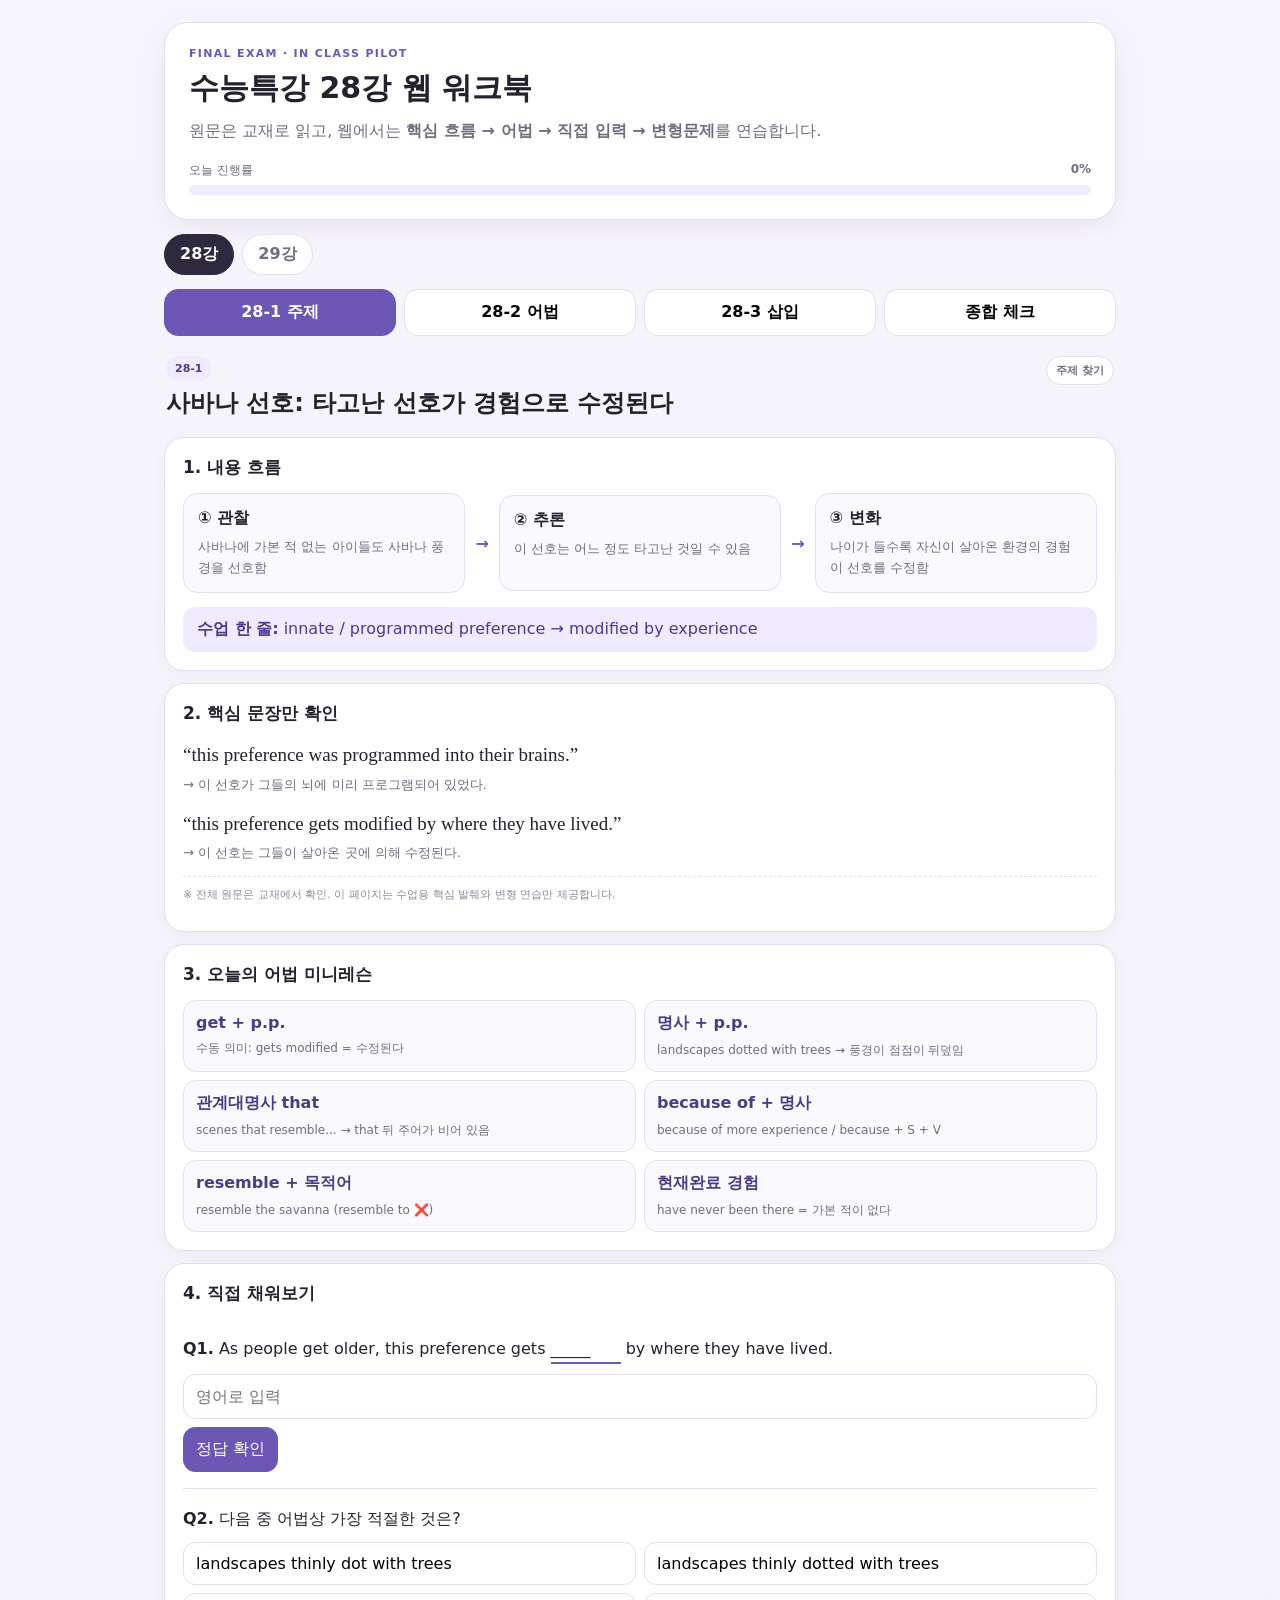
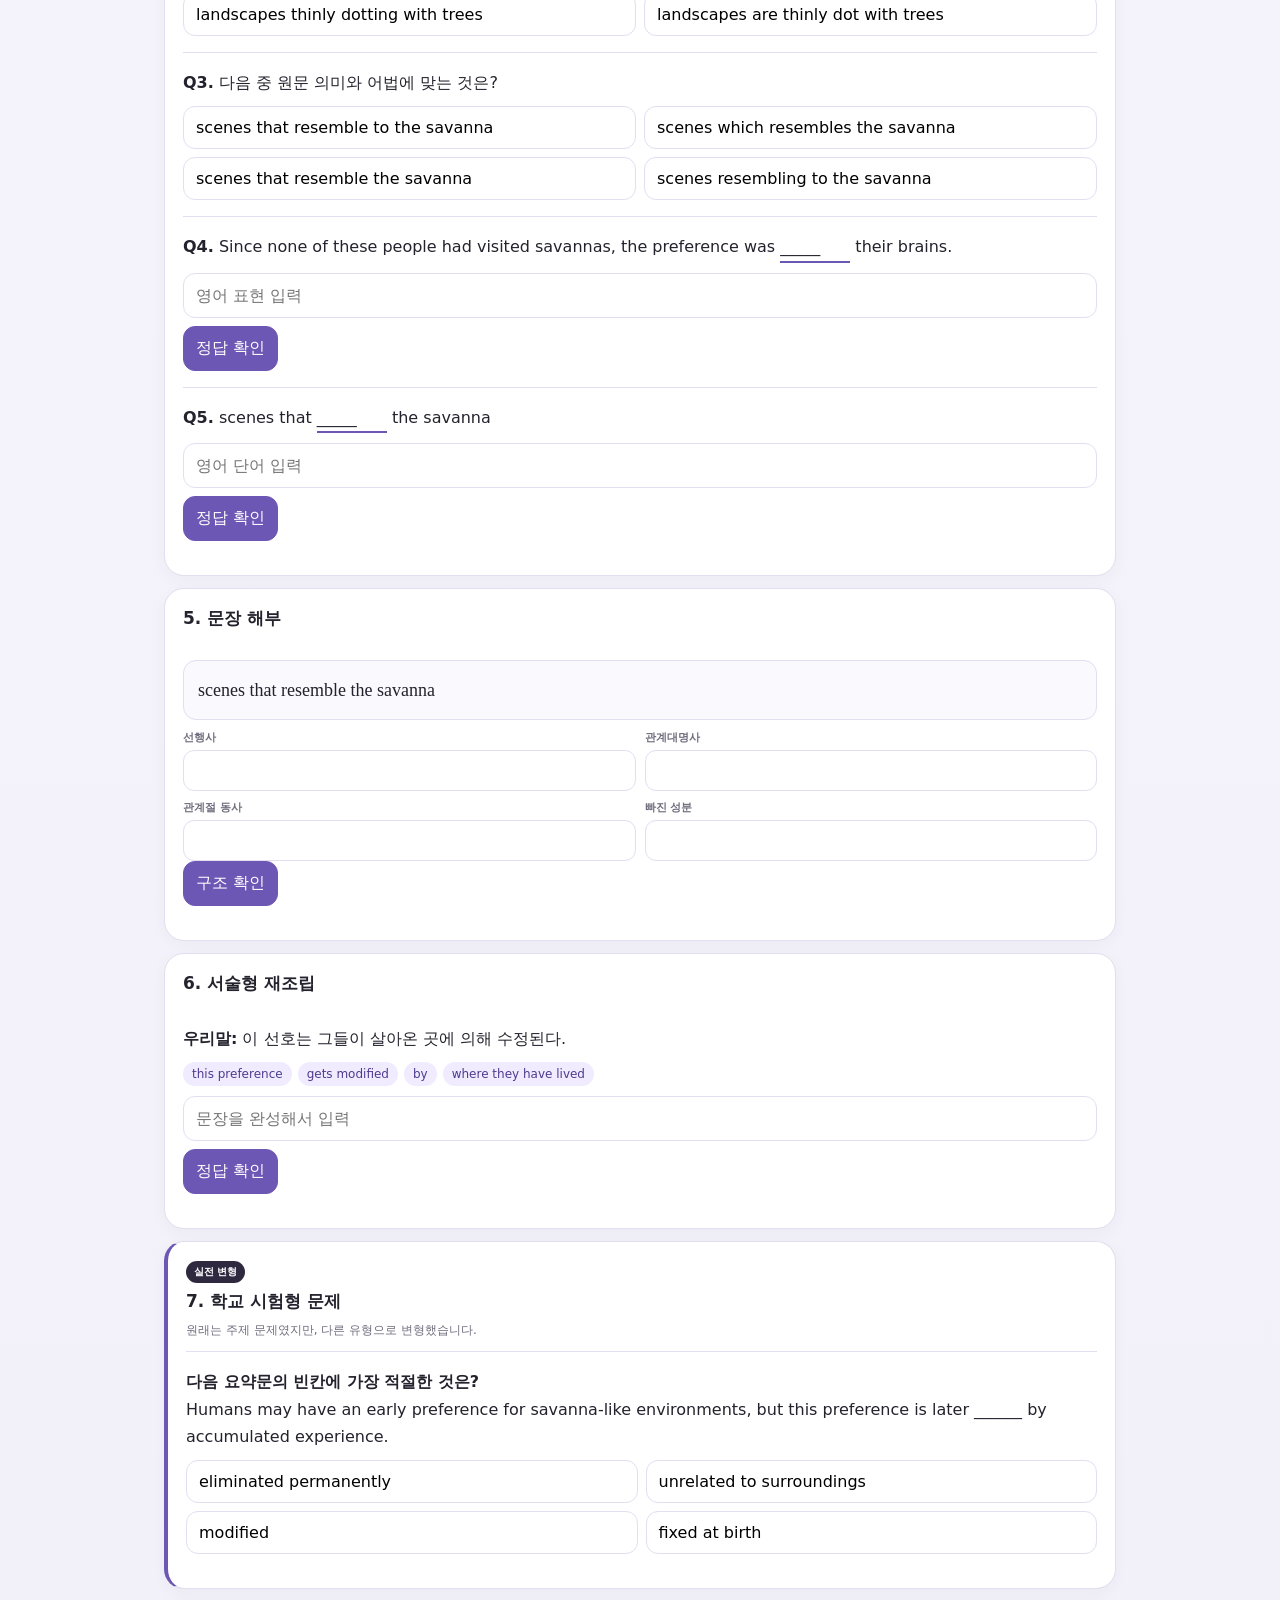
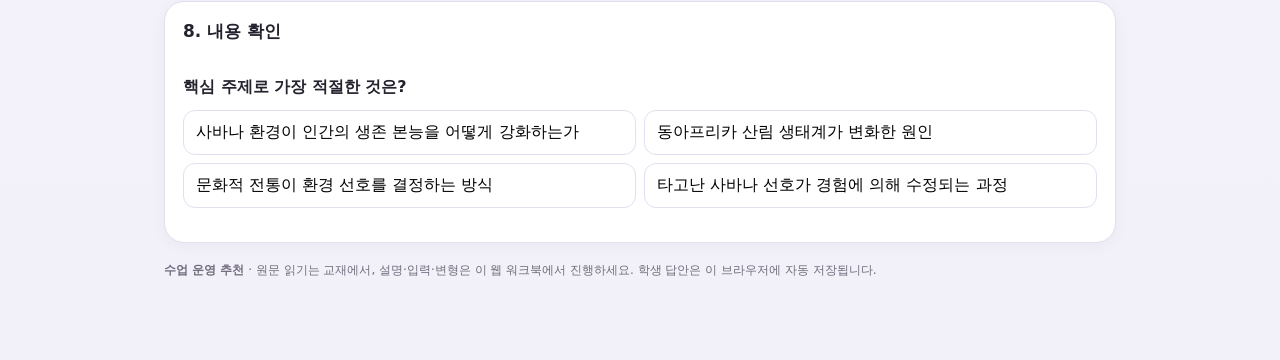
==== index.html @ daccf2be "Complete 28 sentence dissection rebuilding and exam variants" ====
<!doctype html>
<html lang="ko">
<head>
<meta charset="utf-8">
<meta name="viewport" content="width=device-width,initial-scale=1,viewport-fit=cover">
<title>수능특강 28강 수업용 웹 워크북</title>
<link rel="stylesheet" href="styles.css?v=4">
</head>
<body data-chapter="28" data-storage-key="28v3">
<div class="shell">
  <header class="hero">
    <div class="eyebrow">FINAL EXAM · IN CLASS PILOT</div>
    <h1>수능특강 28강 웹 워크북</h1>
    <p>원문은 교재로 읽고, 웹에서는 <b>핵심 흐름 → 어법 → 직접 입력 → 변형문제</b>를 연습합니다.</p>
    <div class="progress-wrap">
      <div class="progress-label"><span>오늘 진행률</span><b id="progressText">0%</b></div>
      <div class="progress"><div id="progressBar"></div></div>
    </div>
  </header>

  <div class="chapter-switch">
      <a class="chapter-link active" href="./">28강</a>
      <a class="chapter-link" href="29.html">29강</a>
    </div>
    <nav class="topnav" aria-label="수업 단원">
    <button data-target="p1" class="nav-btn active">28-1 주제</button>
    <button data-target="p2" class="nav-btn">28-2 어법</button>
    <button data-target="p3" class="nav-btn">28-3 삽입</button>
    <button data-target="final" class="nav-btn">종합 체크</button>
  </nav>

  <main>
    <section id="p1" class="lesson-section">
      <div class="section-head">
        <div><span class="tag">28-1</span><h2>사바나 선호: 타고난 선호가 경험으로 수정된다</h2></div>
        <span class="type-pill">주제 찾기</span>
      </div>

      <article class="card flow-card">
        <h3>1. 내용 흐름</h3>
        <div class="flow">
          <div><b>① 관찰</b><span>사바나에 가본 적 없는 아이들도 사바나 풍경을 선호함</span></div>
          <i>→</i>
          <div><b>② 추론</b><span>이 선호는 어느 정도 타고난 것일 수 있음</span></div>
          <i>→</i>
          <div><b>③ 변화</b><span>나이가 들수록 자신이 살아온 환경의 경험이 선호를 수정함</span></div>
        </div>
        <div class="teacher-note"><b>수업 한 줄:</b> <span>innate / programmed preference → modified by experience</span></div>
      </article>

      <article class="card excerpt-card">
        <h3>2. 핵심 문장만 확인</h3>
        <p class="excerpt">“this preference was programmed into their brains.”</p>
        <p class="ko">→ 이 선호가 그들의 뇌에 미리 프로그램되어 있었다.</p>
        <p class="excerpt">“this preference gets modified by where they have lived.”</p>
        <p class="ko">→ 이 선호는 그들이 살아온 곳에 의해 수정된다.</p>
        <p class="source-note">※ 전체 원문은 교재에서 확인. 이 페이지는 수업용 핵심 발췌와 변형 연습만 제공합니다.</p>
      </article>

      <article class="card">
        <h3>3. 오늘의 어법 미니레슨</h3>
        <div class="grammar-grid">
          <div class="grammar"><b>get + p.p.</b><span>수동 의미: gets modified = 수정된다</span></div>
          <div class="grammar"><b>명사 + p.p.</b><span>landscapes dotted with trees → 풍경이 점점이 뒤덮임</span></div>
          <div class="grammar"><b>관계대명사 that</b><span>scenes that resemble... → that 뒤 주어가 비어 있음</span></div>
          <div class="grammar"><b>because of + 명사</b><span>because of more experience / because + S + V</span></div>
          <div class="grammar"><b>resemble + 목적어</b><span>resemble the savanna (resemble to ❌)</span></div>
          <div class="grammar"><b>현재완료 경험</b><span>have never been there = 가본 적이 없다</span></div>
        </div>
      </article>

      <article class="card practice-card">
        <h3>4. 직접 채워보기</h3>
        <div class="q" data-type="text" data-answer="modified">
          <p><b>Q1.</b> As people get older, this preference gets <span class="blank">_____</span> by where they have lived.</p>
          <input class="answer-input" placeholder="영어로 입력">
          <button class="check-btn">정답 확인</button>
          <div class="feedback"></div>
        </div>
        <div class="q" data-type="choice" data-answer="B">
          <p><b>Q2.</b> 다음 중 어법상 가장 적절한 것은?</p>
          <div class="choices">
            <button data-value="A">landscapes thinly dot with trees</button>
            <button data-value="B">landscapes thinly dotted with trees</button>
            <button data-value="C">landscapes thinly dotting with trees</button>
            <button data-value="D">landscapes are thinly dot with trees</button>
          </div>
          <div class="feedback" data-explain="landscapes가 나무에 '뒤덮인' 대상이므로 수동관계의 과거분사 dotted가 맞습니다."></div>
        </div>
        <div class="q" data-type="choice" data-answer="C">
          <p><b>Q3.</b> 다음 중 원문 의미와 어법에 맞는 것은?</p>
          <div class="choices">
            <button data-value="A">scenes that resemble to the savanna</button>
            <button data-value="B">scenes which resembles the savanna</button>
            <button data-value="C">scenes that resemble the savanna</button>
            <button data-value="D">scenes resembling to the savanna</button>
          </div>
          <div class="feedback" data-explain="resemble은 타동사라 전치사 없이 목적어를 바로 취하고, 선행사 scenes가 복수이므로 resemble이 맞습니다."></div>
        </div>
      <div class="q" data-type="text" data-answer="programmed into">
          <p><b>Q4.</b> Since none of these people had visited savannas, the preference was <span class="blank">_____</span> their brains.</p>
          <input class="answer-input" placeholder="영어 표현 입력">
          <button class="check-btn">정답 확인</button>
          <div class="feedback"></div>
        </div>
        <div class="q" data-type="text" data-answer="resemble">
          <p><b>Q5.</b> scenes that <span class="blank">_____</span> the savanna</p>
          <input class="answer-input" placeholder="영어 단어 입력">
          <button class="check-btn">정답 확인</button>
          <div class="feedback"></div>
        </div>
      </article>

            <article class="card">
        <h3>5. 문장 해부</h3>
        <div class="q" data-id="28-1-parts-1" data-type="parts">
          <p class="parts-sentence">scenes that resemble the savanna</p>
          <div class="parts-grid">
            <div class="part-field"><label>선행사</label><input class="part-input" data-label="선행사" data-answer="scenes"></div>
            <div class="part-field"><label>관계대명사</label><input class="part-input" data-label="관계대명사" data-answer="that"></div>
            <div class="part-field"><label>관계절 동사</label><input class="part-input" data-label="관계절 동사" data-answer="resemble"></div>
            <div class="part-field"><label>빠진 성분</label><input class="part-input" data-label="빠진 성분" data-answer="주어"></div>
          </div>
          <button class="check-btn">구조 확인</button>
          <div class="feedback" data-explain="that이 scenes를 대신해 관계절 안에서 주어 역할을 합니다."></div>
        </div>
      </article>

      <article class="card">
        <h3>6. 서술형 재조립</h3>
        <div class="q" data-id="28-1-rebuild-1" data-type="text" data-answer="this preference gets modified by where they have lived">
          <p><b>우리말:</b> 이 선호는 그들이 살아온 곳에 의해 수정된다.</p>
          <div class="word-bank"><span>this preference</span><span>gets modified</span><span>by</span><span>where they have lived</span></div>
          <input class="answer-input" placeholder="문장을 완성해서 입력">
          <button class="check-btn">정답 확인</button><div class="feedback"></div>
        </div>
      </article>

      <article class="card exam-card">
        <div class="exam-label">실전 변형</div>
        <h3>7. 학교 시험형 문제</h3>
        <p class="exam-note">원래는 주제 문제였지만, 다른 유형으로 변형했습니다.</p>
        <div class="q" data-id="28-1-exam-1" data-type="choice" data-answer="C">
          <p><b>다음 요약문의 빈칸에 가장 적절한 것은?</b><br>Humans may have an early preference for savanna-like environments, but this preference is later ______ by accumulated experience.</p>
          <div class="choices">
            <button data-value="A">eliminated permanently</button><button data-value="B">unrelated to surroundings</button>
            <button data-value="C">modified</button><button data-value="D">fixed at birth</button>
          </div>
          <div class="feedback" data-explain="지문은 타고난 선호가 성장하면서 경험에 의해 수정된다고 설명합니다."></div>
        </div>
      </article>


      <article class="card checkpoint">
        <h3>8. 내용 확인</h3>
        <div class="q" data-type="choice" data-answer="D">
          <p><b>핵심 주제로 가장 적절한 것은?</b></p>
          <div class="choices">
            <button data-value="A">사바나 환경이 인간의 생존 본능을 어떻게 강화하는가</button>
            <button data-value="B">동아프리카 산림 생태계가 변화한 원인</button>
            <button data-value="C">문화적 전통이 환경 선호를 결정하는 방식</button>
            <button data-value="D">타고난 사바나 선호가 경험에 의해 수정되는 과정</button>
          </div>
          <div class="feedback" data-explain="앞부분의 innate/programmed preference와 뒷부분의 modified by experience를 모두 포함해야 합니다."></div>
        </div>
      </article>
    </section>

    <section id="p2" class="lesson-section hidden">
      <div class="section-head">
        <div><span class="tag">28-2</span><h2>꿈의 기억: 왜 출처를 구분하기 어려울까?</h2></div>
        <span class="type-pill">어법</span>
      </div>

      <article class="card flow-card">
        <h3>1. 내용 흐름</h3>
        <div class="flow">
          <div><b>깨어 있는 상상</b><span>내가 이미지를 만들었다는 인지 과정의 흔적이 남음</span></div>
          <i>↔</i>
          <div><b>꿈</b><span>꿈이 생성되는 과정을 의식하지 못함</span></div>
          <i>→</i>
          <div><b>결과</b><span>기억이 꿈에서 왔는지 판단하기 더 어려워짐</span></div>
        </div>
        <div class="teacher-note"><b>수업 한 줄:</b> <span>generation-process cue 부족 → source monitoring 어려움</span></div>
      </article>

      <article class="card excerpt-card">
        <h3>2. 핵심 어법 문장</h3>
        <p class="excerpt">“Remembering that you intentionally thought of an image helps distinguish it...”</p>
        <p class="ko">→ ‘의도적으로 이미지를 떠올렸다는 것을 기억하는 것’이 주어이므로 Remembering.</p>
      </article>

      <article class="card">
        <h3>3. 오늘의 어법 미니레슨</h3>
        <div class="grammar-grid">
          <div class="grammar"><b>V-ing 주어</b><span>Remembering ... helps → 동명사 덩어리가 주어</span></div>
          <div class="grammar"><b>find it adj to V</b><span>find it difficult to determine</span></div>
          <div class="grammar"><b>be found to V</b><span>was found to be less accurate</span></div>
          <div class="grammar"><b>수 일치</b><span>explanation is / operations that help</span></div>
          <div class="grammar"><b>in that</b><span>~라는 점에서</span></div>
          <div class="grammar"><b>, making ...</b><span>앞 내용의 결과를 덧붙이는 분사구문</span></div>
        </div>
      </article>

      <article class="card practice-card">
        <h3>4. 학교식 어법 변형</h3>
        <div class="q" data-type="choice" data-answer="B">
          <p><b>Q1.</b> (Remember / Remembering) that you intentionally thought of an image helps distinguish it from a perception.</p>
          <div class="choices">
            <button data-value="A">Remember</button>
            <button data-value="B">Remembering</button>
            <button data-value="C">Remembered</button>
            <button data-value="D">To remembered</button>
          </div>
          <div class="feedback" data-explain="뒤의 helps가 본동사이므로 앞부분 전체가 주어가 되어야 합니다. V-ing인 Remembering이 가장 자연스럽습니다."></div>
        </div>

        <div class="q" data-type="choice" data-answer="C">
          <p><b>Q2.</b> Dream source monitoring was found to be ______ than other memory source monitoring.</p>
          <div class="choices">
            <button data-value="A">less accurately</button>
            <button data-value="B">least accurate</button>
            <button data-value="C">less accurate</button>
            <button data-value="D">more accurately</button>
          </div>
          <div class="feedback" data-explain="be 뒤에는 보어인 형용사 accurate가 오고, 비교 구조 less + 형용사 + than이 필요합니다."></div>
        </div>

        <div class="q" data-type="choice" data-answer="A">
          <p><b>Q3.</b> Marcia K. Johnson and her colleagues’ explanation ______ that real dreams are deficient in information about cognitive operations.</p>
          <div class="choices">
            <button data-value="A">is</button>
            <button data-value="B">are</button>
            <button data-value="C">have</button>
            <button data-value="D">being</button>
          </div>
          <div class="feedback" data-explain="주어의 핵심 명사는 단수 explanation입니다. Johnson and her colleagues는 소유격 내부 요소라 동사의 수를 결정하지 않습니다."></div>
        </div>

        <div class="q" data-type="choice" data-answer="D">
          <p><b>Q4.</b> Dream generation is “transparent” in that we don’t experience the generation process, ______ it more difficult to source monitor.</p>
          <div class="choices">
            <button data-value="A">makes</button>
            <button data-value="B">made</button>
            <button data-value="C">to make</button>
            <button data-value="D">making</button>
          </div>
          <div class="feedback" data-explain="앞의 완전한 절 뒤에 결과를 덧붙이는 분사구문이므로 making이 맞습니다."></div>
        </div>
      <div class="q" data-type="text" data-answer="source monitoring">
          <p><b>Q5.</b> 기억의 출처를 판단하는 과정은 <span class="blank">_____</span>이라고 한다.</p>
          <input class="answer-input" placeholder="영어 표현 입력">
          <button class="check-btn">정답 확인</button>
          <div class="feedback"></div>
        </div>
        <div class="q" data-type="text" data-answer="less accurate">
          <p><b>Q6.</b> Dream source monitoring was found to be <span class="blank">_____</span> than other memory source monitoring.</p>
          <input class="answer-input" placeholder="영어 표현 입력">
          <button class="check-btn">정답 확인</button>
          <div class="feedback"></div>
        </div>
      </article>

      <article class="card">
        <h3>5. 문장 해부</h3>
        <div class="q" data-id="28-2-parts-1" data-type="parts">
          <p class="parts-sentence">Remembering that you intentionally thought of an image helps distinguish it from a perception.</p>
          <div class="parts-grid">
            <div class="part-field"><label>주어 역할 덩어리</label><input class="part-input" data-label="주어" data-answer="Remembering that you intentionally thought of an image"></div>
            <div class="part-field"><label>본동사</label><input class="part-input" data-label="본동사" data-answer="helps"></div>
            <div class="part-field"><label>help 뒤 동사</label><input class="part-input" data-label="동사" data-answer="distinguish"></div>
            <div class="part-field"><label>구별 구조</label><input class="part-input" data-label="구조" data-answer="A from B"></div>
          </div>
          <button class="check-btn">구조 확인</button>
          <div class="feedback" data-explain="동명사구 전체가 단수 주어이고 helps가 본동사입니다."></div>
        </div>
      </article>

      <article class="card">
        <h3>6. 서술형 재조립</h3>
        <div class="q" data-id="28-2-rebuild-1" data-type="text" data-answer="dream source monitoring was found to be less accurate than other memory source monitoring">
          <p><b>우리말:</b> 꿈의 출처 판단은 다른 기억의 출처 판단보다 덜 정확한 것으로 밝혀졌다.</p>
          <div class="word-bank"><span>dream source monitoring</span><span>was found to be</span><span>less accurate than</span><span>other memory source monitoring</span></div>
          <input class="answer-input" placeholder="문장을 완성해서 입력">
          <button class="check-btn">정답 확인</button><div class="feedback"></div>
        </div>
      </article>

      <article class="card exam-card">
        <div class="exam-label">실전 변형</div>
        <h3>7. 학교 시험형 문제</h3>
        <div class="q" data-id="28-2-exam-1" data-type="choice" data-answer="B">
          <p><b>다음 중 글의 핵심 원인-결과 관계를 가장 잘 나타낸 것은?</b></p>
          <div class="choices">
            <button data-value="A">Dreams are vivid → all dream memories are accurate</button>
            <button data-value="B">Generation-process cues are weak → source monitoring becomes difficult</button>
            <button data-value="C">Imagination is vivid → dreams disappear quickly</button>
            <button data-value="D">Dreams contain stories → waking memories become false</button>
          </div>
          <div class="feedback" data-explain="꿈은 생성 과정을 의식하지 못해 출처를 판별할 인지적 단서가 부족하다는 것이 핵심입니다."></div>
        </div>
      </article>
    </section>

    <section id="p3" class="lesson-section hidden">
      <div class="section-head">
        <div><span class="tag">28-3</span><h2>실패는 축소, 성공은 확대: 자아상을 지키는 방식</h2></div>
        <span class="type-pill">문장 삽입</span>
      </div>

      <article class="card flow-card">
        <h3>1. 내용 흐름</h3>
        <div class="flow">
          <div><b>실패</b><span>중요성을 낮춤: “그 시험이 뭐 그렇게 중요해?”</span></div>
          <i>↔</i>
          <div><b>성공</b><span>중요성을 높임: “이건 내 미래에 정말 중요해!”</span></div>
          <i>→</i>
          <div><b>목적</b><span>‘I am good’이라는 자기 이야기를 유지</span></div>
        </div>
      </article>

      <article class="card excerpt-card">
        <h3>2. 문장 삽입 단서</h3>
        <p class="excerpt">“In contrast ... the precise opposite pattern for their successes...”</p>
        <p class="ko">→ In contrast + successes + opposite pattern을 보면, 앞에는 ‘실패 축소’, 뒤에는 ‘성공 확대’가 와야 합니다.</p>
      </article>

      <article class="card">
        <h3>3. 오늘의 어법 미니레슨</h3>
        <div class="grammar-grid">
          <div class="grammar"><b>much research + 단수동사</b><span>research는 불가산명사 → has documented</span></div>
          <div class="grammar"><b>prevent A from V-ing</b><span>prevent them from overwriting</span></div>
          <div class="grammar"><b>간접의문문</b><span>how crucial calculus is (의문문 어순 X)</span></div>
          <div class="grammar"><b>key to V-ing</b><span>to는 전치사 → key to getting</span></div>
          <div class="grammar"><b>By + V-ing</b><span>By titrating ... = ~함으로써</span></div>
          <div class="grammar"><b>enable A to V</b><span>enables them to tell</span></div>
        </div>
      </article>

      <article class="card practice-card">
        <h3>4. 직접 적용</h3>
        <div class="q" data-type="choice" data-answer="A">
          <p><b>Q1.</b> Much research in social psychology ______ documented key strategies people use to defend a positive self-view.</p>
          <div class="choices">
            <button data-value="A">has</button>
            <button data-value="B">have</button>
            <button data-value="C">are</button>
            <button data-value="D">were</button>
          </div>
          <div class="feedback" data-explain="research는 불가산명사로 단수 취급하므로 has가 맞습니다."></div>
        </div>

        <div class="q" data-type="choice" data-answer="D">
          <p><b>Q2.</b> This trivialization prevents them ______ their life stories.</p>
          <div class="choices">
            <button data-value="A">to overwrite</button>
            <button data-value="B">overwrite</button>
            <button data-value="C">from overwrite</button>
            <button data-value="D">from overwriting</button>
          </div>
          <div class="feedback" data-explain="prevent A from V-ing가 고정 구조입니다."></div>
        </div>

        <div class="q" data-type="choice" data-answer="B">
          <p><b>Q3.</b> 올바른 간접의문문은?</p>
          <div class="choices">
            <button data-value="A">how crucial is calculus</button>
            <button data-value="B">how crucial calculus is</button>
            <button data-value="C">how is calculus crucial</button>
            <button data-value="D">how calculus crucial is</button>
          </div>
          <div class="feedback" data-explain="간접의문문은 의문사 + 주어 + 동사 어순을 사용합니다."></div>
        </div>

        <div class="q" data-type="choice" data-answer="C">
          <p><b>Q4.</b> it’s key to ______ into graduate school</p>
          <div class="choices">
            <button data-value="A">get</button>
            <button data-value="B">got</button>
            <button data-value="C">getting</button>
            <button data-value="D">gets</button>
          </div>
          <div class="feedback" data-explain="key to에서 to는 전치사이므로 뒤에 동명사 getting이 옵니다."></div>
        </div>
      <div class="q" data-type="text" data-answer="trivialize">
          <p><b>Q5.</b> When people perform poorly, they tend to <span class="blank">_____</span> their failures.</p>
          <input class="answer-input" placeholder="영어 단어 입력">
          <button class="check-btn">정답 확인</button>
          <div class="feedback"></div>
        </div>
        <div class="q" data-type="text" data-answer="how crucial calculus is">
          <p><b>Q6.</b> 간접의문문 어순으로 입력: <span class="blank">_____</span></p>
          <p class="muted">힌트: how / crucial / calculus / is</p>
          <input class="answer-input" placeholder="영어 어순 그대로 입력">
          <button class="check-btn">정답 확인</button>
          <div class="feedback"></div>
        </div>
      </article>

      <article class="card">
        <h3>5. 문장 해부</h3>
        <div class="q" data-id="28-3-parts-1" data-type="parts">
          <p class="parts-sentence">how crucial calculus is for their future career success</p>
          <div class="parts-grid">
            <div class="part-field"><label>의문사+형용사</label><input class="part-input" data-label="의문사" data-answer="how crucial"></div>
            <div class="part-field"><label>주어</label><input class="part-input" data-label="주어" data-answer="calculus"></div>
            <div class="part-field"><label>동사</label><input class="part-input" data-label="동사" data-answer="is"></div>
            <div class="part-field"><label>어순 규칙</label><input class="part-input" data-label="어순" data-answer="의문사 + 주어 + 동사"></div>
          </div>
          <button class="check-btn">구조 확인</button>
          <div class="feedback" data-explain="간접의문문에서는 의문문 도치 없이 주어+동사 어순을 유지합니다."></div>
        </div>
      </article>

      <article class="card">
        <h3>6. 서술형 재조립</h3>
        <div class="q" data-id="28-3-rebuild-1" data-type="text" data-answer="this trivialization prevents them from overwriting their life stories">
          <p><b>우리말:</b> 이러한 축소는 그들이 자신의 인생 이야기를 덮어쓰는 것을 막는다.</p>
          <div class="word-bank"><span>this trivialization</span><span>prevents them</span><span>from overwriting</span><span>their life stories</span></div>
          <input class="answer-input" placeholder="문장을 완성해서 입력">
          <button class="check-btn">정답 확인</button><div class="feedback"></div>
        </div>
      </article>

      <article class="card exam-card">
        <div class="exam-label">실전 변형</div>
        <h3>7. 학교 시험형 문제</h3>
        <div class="q" data-id="28-3-exam-1" data-type="choice" data-answer="A">
          <p><b>다음 중 글의 내용을 가장 적절하게 요약한 것은?</b></p>
          <div class="choices">
            <button data-value="A">People downplay failures and magnify successes to preserve a positive self-view.</button>
            <button data-value="B">People judge successes and failures by the same objective standard.</button>
            <button data-value="C">Failures matter more than successes in shaping identity.</button>
            <button data-value="D">Academic success weakens people's belief that they are good.</button>
          </div>
          <div class="feedback" data-explain="실패는 trivialize하고 성공은 더 중요하게 해석해 ‘I am good’이라는 믿음을 지킨다는 내용입니다."></div>
        </div>
      </article>

      <article class="card checkpoint">
        <h3>8. 문장 삽입 사고 과정</h3>
        <div class="q" data-type="choice" data-answer="C">
          <p><b>삽입 문장에 In contrast / successes / opposite pattern이 있다면 가장 먼저 확인할 것은?</b></p>
          <div class="choices">
            <button data-value="A">앞뒤 문장의 시제가 같은가</button>
            <button data-value="B">앞뒤에 같은 고유명사가 있는가</button>
            <button data-value="C">앞에는 실패 패턴, 뒤에는 성공 패턴이 이어지는가</button>
            <button data-value="D">앞 문장에 반드시 because가 있는가</button>
          </div>
          <div class="feedback" data-explain="문장 삽입은 연결어와 반복어가 핵심입니다. In contrast는 앞뒤의 대조 관계를 요구합니다."></div>
        </div>
      </article>
    </section>

    <section id="final" class="lesson-section hidden">
      <div class="section-head">
        <div><span class="tag">FINAL</span><h2>28강 종합 체크</h2></div>
        <span class="type-pill">변형 문제</span>
      </div>

      <article class="card">
        <h3>세 지문을 섞어서 풀어보기</h3>
        <p class="muted">정답 확인을 누른 문제는 자동으로 진행률에 반영됩니다.</p>

        <div class="q" data-type="choice" data-answer="B">
          <p><b>1.</b> The landscapes were thinly ______ with trees.</p>
          <div class="choices"><button data-value="A">dotting</button><button data-value="B">dotted</button><button data-value="C">dot</button><button data-value="D">to dot</button></div>
          <div class="feedback" data-explain="풍경이 나무에 점점이 '뒤덮인' 수동관계이므로 dotted."></div>
        </div>

        <div class="q" data-type="choice" data-answer="A">
          <p><b>2.</b> 다음 중 어법상 옳은 문장은?</p>
          <div class="choices">
            <button data-value="A">Remembering the generation process helps distinguish imagination from perception.</button>
            <button data-value="B">Remember the generation process helps distinguish imagination from perception.</button>
            <button data-value="C">Remembering the generation process help distinguish imagination from perception.</button>
            <button data-value="D">Remembered the generation process helping distinguish imagination from perception.</button>
          </div>
          <div class="feedback" data-explain="동명사구 Remembering...이 단수 주어이고 본동사는 helps입니다."></div>
        </div>

        <div class="q" data-type="choice" data-answer="D">
          <p><b>3.</b> 다음 중 전치사 to 뒤 동명사가 필요한 표현은?</p>
          <div class="choices"><button data-value="A">want to</button><button data-value="B">decide to</button><button data-value="C">plan to</button><button data-value="D">be key to</button></div>
          <div class="feedback" data-explain="be key to의 to는 전치사이므로 뒤에 명사/동명사가 옵니다."></div>
        </div>

        <div class="q" data-type="choice" data-answer="C">
          <p><b>4.</b> 28-1의 핵심 논리를 가장 잘 나타낸 것은?</p>
          <div class="choices">
            <button data-value="A">experience → no preference</button>
            <button data-value="B">culture → fixed preference</button>
            <button data-value="C">innate preference → modified by experience</button>
            <button data-value="D">savanna → survival instinct only</button>
          </div>
          <div class="feedback" data-explain="어린 시절의 타고난 선호가 성장 후 경험에 의해 수정되는 것이 핵심입니다."></div>
        </div>

        <div class="q" data-type="choice" data-answer="B">
          <p><b>5.</b> 28-2에서 꿈의 source monitoring이 어려운 핵심 이유는?</p>
          <div class="choices">
            <button data-value="A">꿈의 이미지가 항상 흐리기 때문에</button>
            <button data-value="B">꿈이 생성되는 인지 과정을 의식적으로 경험하지 못하기 때문에</button>
            <button data-value="C">현실 기억은 모두 정확하기 때문에</button>
            <button data-value="D">꿈에서는 감정이 전혀 없기 때문에</button>
          </div>
          <div class="feedback" data-explain="꿈의 생성 과정에 대한 인지적 단서가 부족하다는 것이 지문의 설명입니다."></div>
        </div>

        <div class="q" data-type="choice" data-answer="A">
          <p><b>6.</b> 28-3의 자기방어 패턴으로 맞는 것은?</p>
          <div class="choices">
            <button data-value="A">실패의 중요성은 낮추고 성공의 중요성은 높인다</button>
            <button data-value="B">실패와 성공을 모두 중요하지 않게 본다</button>
            <button data-value="C">실패만 자신의 정체성과 연결한다</button>
            <button data-value="D">성공을 우연으로만 설명한다</button>
          </div>
          <div class="feedback" data-explain="실패를 trivialize하고 성공에는 outsize importance를 부여하는 대조가 핵심입니다."></div>
        </div>

        <div class="q" data-type="choice" data-answer="D">
          <p><b>7.</b> 다음 중 어법상 옳은 것은?</p>
          <div class="choices">
            <button data-value="A">prevent them to rewrite</button>
            <button data-value="B">prevent them from rewrite</button>
            <button data-value="C">prevent to them rewriting</button>
            <button data-value="D">prevent them from rewriting</button>
          </div>
          <div class="feedback" data-explain="prevent A from V-ing 구조를 확인합니다."></div>
        </div>

        <div class="q" data-type="text" data-answer="how crucial calculus is">
          <p><b>8.</b> 간접의문문 어순으로 완성: <span class="blank">________________________</span></p>
          <p class="muted">힌트: how / crucial / calculus / is</p>
          <input class="answer-input" placeholder="영어로 입력">
          <button class="check-btn">정답 확인</button>
          <div class="feedback"></div>
        </div>

        <div class="result-box">
          <b>종합 체크 점수</b>
          <span id="finalScore">아직 채점 전</span>
          <button id="resetBtn" class="ghost-btn">전체 답안 초기화</button>
        </div>
      </article>
    </section>
  </main>

  <footer>
    <b>수업 운영 추천</b> · 원문 읽기는 교재에서, 설명·입력·변형은 이 웹 워크북에서 진행하세요. 학생 답안은 이 브라우저에 자동 저장됩니다.
  </footer>
</div>
<script src="app.js?v=4"></script>
</body>
</html>
---- styles.css ----
:root{--bg:#f6f5fb;--card:#fff;--ink:#24222d;--muted:#716d7e;--line:#e3def0;--accent:#6d57b5;--accent2:#f0ebff;--good:#2f7a57;--bad:#a64050;--warn:#b17223}
*{box-sizing:border-box}body{margin:0;background:linear-gradient(180deg,#f7f5fc,#f2f0f8);color:var(--ink);font-family:system-ui,-apple-system,"Apple SD Gothic Neo","Noto Sans KR",sans-serif}
button,input{font:inherit}.shell{max-width:980px;margin:auto;padding:22px 14px 80px}.hero{background:#fff;border:1px solid var(--line);border-radius:24px;padding:24px;box-shadow:0 8px 28px rgba(65,48,105,.07)}.eyebrow{font-size:11px;letter-spacing:.12em;color:var(--accent);font-weight:800}.hero h1{font-size:30px;margin:8px 0}.hero p{color:var(--muted);line-height:1.7;margin:0 0 18px}.progress-label{display:flex;justify-content:space-between;font-size:12px;color:var(--muted);margin-bottom:6px}.progress{height:10px;background:var(--accent2);border-radius:999px;overflow:hidden}.progress>div{height:100%;width:0;background:var(--accent);transition:.2s}
.topnav{display:grid;grid-template-columns:repeat(4,1fr);gap:8px;margin:14px 0}.nav-btn{padding:12px;border-radius:14px;border:1px solid var(--line);background:#fff;font-weight:800;cursor:pointer}.nav-btn.active{background:var(--accent);color:#fff;border-color:var(--accent)}
.lesson-section.hidden{display:none}.section-head{display:flex;justify-content:space-between;gap:12px;align-items:flex-start;margin:20px 2px 10px}.section-head h2{font-size:24px;margin:6px 0}.tag,.type-pill{display:inline-block;border-radius:999px;padding:6px 9px;font-size:11px;font-weight:800}.tag{background:var(--accent2);color:#4f398e}.type-pill{background:#fff;border:1px solid var(--line);color:var(--muted)}
.card{background:var(--card);border:1px solid var(--line);border-radius:20px;padding:18px;margin:12px 0;box-shadow:0 4px 16px rgba(50,40,80,.04)}.card h3{font-size:17px;margin:0 0 14px}.flow{display:grid;grid-template-columns:1fr auto 1fr auto 1fr;gap:10px;align-items:center}.flow div{background:#faf9fe;border:1px solid var(--line);padding:14px;border-radius:14px;min-height:96px}.flow b{display:block;margin-bottom:7px}.flow span{font-size:13px;color:var(--muted);line-height:1.55}.flow i{color:var(--accent);font-weight:900;font-style:normal}.teacher-note{margin-top:14px;background:var(--accent2);padding:12px 14px;border-radius:12px;color:#4f398e}.excerpt{font-family:Georgia,serif;font-size:19px;line-height:1.65;margin:12px 0 4px}.ko{color:var(--muted);font-size:13px;line-height:1.6;margin:0 0 12px}.source-note{font-size:11px;color:#8e879b;border-top:1px dashed var(--line);padding-top:10px}.grammar-grid{display:grid;grid-template-columns:repeat(2,1fr);gap:8px}.grammar{background:#faf9fd;border:1px solid var(--line);border-radius:13px;padding:12px}.grammar b{display:block;color:#4d3b83;margin-bottom:5px}.grammar span{font-size:12px;color:var(--muted);line-height:1.5}
.q{border-top:1px solid var(--line);padding:16px 0}.q:first-of-type{border-top:0}.q p{line-height:1.7;margin:0 0 10px}.choices{display:grid;grid-template-columns:repeat(2,1fr);gap:8px}.choices button,.check-btn,.ghost-btn{border:1px solid var(--line);background:#fff;border-radius:12px;padding:11px 12px;cursor:pointer;text-align:left}.choices button.selected{border-color:#bcaee9;background:var(--accent2)}.choices button.correct{border-color:#91c7a8;background:#eef8f2;color:#226745}.choices button.wrong{border-color:#e3aeb5;background:#fff1f3;color:#933949}.answer-input{width:100%;border:1px solid var(--line);border-radius:12px;padding:12px;margin-bottom:8px}.check-btn{background:var(--accent);color:#fff;border-color:var(--accent);text-align:center}.feedback{display:none;margin-top:9px;padding:10px 12px;border-radius:11px;font-size:13px;line-height:1.55}.feedback.show{display:block}.feedback.good{background:#eef8f2;color:#226745}.feedback.bad{background:#fff1f3;color:#933949}.blank{border-bottom:2px solid var(--accent);min-width:70px;display:inline-block}.muted{color:var(--muted);font-size:13px}.result-box{display:flex;flex-wrap:wrap;gap:10px;align-items:center;justify-content:space-between;background:#faf9fe;border:1px solid var(--line);border-radius:15px;padding:14px;margin-top:14px}.ghost-btn{color:var(--muted)}footer{font-size:12px;color:var(--muted);line-height:1.6;margin-top:18px}
@media(max-width:700px){.shell{padding:14px 10px 70px}.hero{padding:18px}.hero h1{font-size:24px}.topnav{grid-template-columns:repeat(2,1fr)}.flow{grid-template-columns:1fr}.flow i{text-align:center;transform:rotate(90deg)}.grammar-grid,.choices{grid-template-columns:1fr}.section-head{align-items:center}.section-head h2{font-size:20px}.excerpt{font-size:17px}}
.chapter-switch{display:flex;gap:8px;margin:14px 0 6px;overflow-x:auto}
.chapter-link{flex:0 0 auto;text-decoration:none;color:var(--muted);background:#fff;border:1px solid var(--line);border-radius:999px;padding:9px 15px;font-weight:800}
.chapter-link.active{background:#2f2940;color:#fff;border-color:#2f2940}

.parts-sentence{font-family:Georgia,serif;font-size:18px;line-height:1.7;background:#faf9fe;border:1px solid var(--line);padding:14px;border-radius:13px;margin-bottom:12px}
.parts-grid{display:grid;grid-template-columns:repeat(2,1fr);gap:9px}
.part-field{display:flex;flex-direction:column;gap:5px}.part-field label{font-size:11px;font-weight:800;color:var(--muted)}
.part-input{width:100%;border:1px solid var(--line);border-radius:11px;padding:10px 11px;background:#fff}.part-input.part-correct{border-color:#8cc4a3;background:#f0faf4}.part-input.part-wrong{border-color:#dda9b0;background:#fff4f5}
.word-bank{display:flex;flex-wrap:wrap;gap:6px;margin:8px 0 10px}.word-bank span{background:var(--accent2);color:#4f398e;border-radius:999px;padding:5px 9px;font-size:12px}
.exam-card{border-left:4px solid var(--accent)}.exam-label{display:inline-block;background:#2f2940;color:#fff;border-radius:999px;padding:4px 8px;font-size:10px;font-weight:800;margin-bottom:7px}.exam-note{font-size:12px;color:var(--muted);margin:-5px 0 12px}
@media(max-width:700px){.parts-grid{grid-template-columns:1fr}}
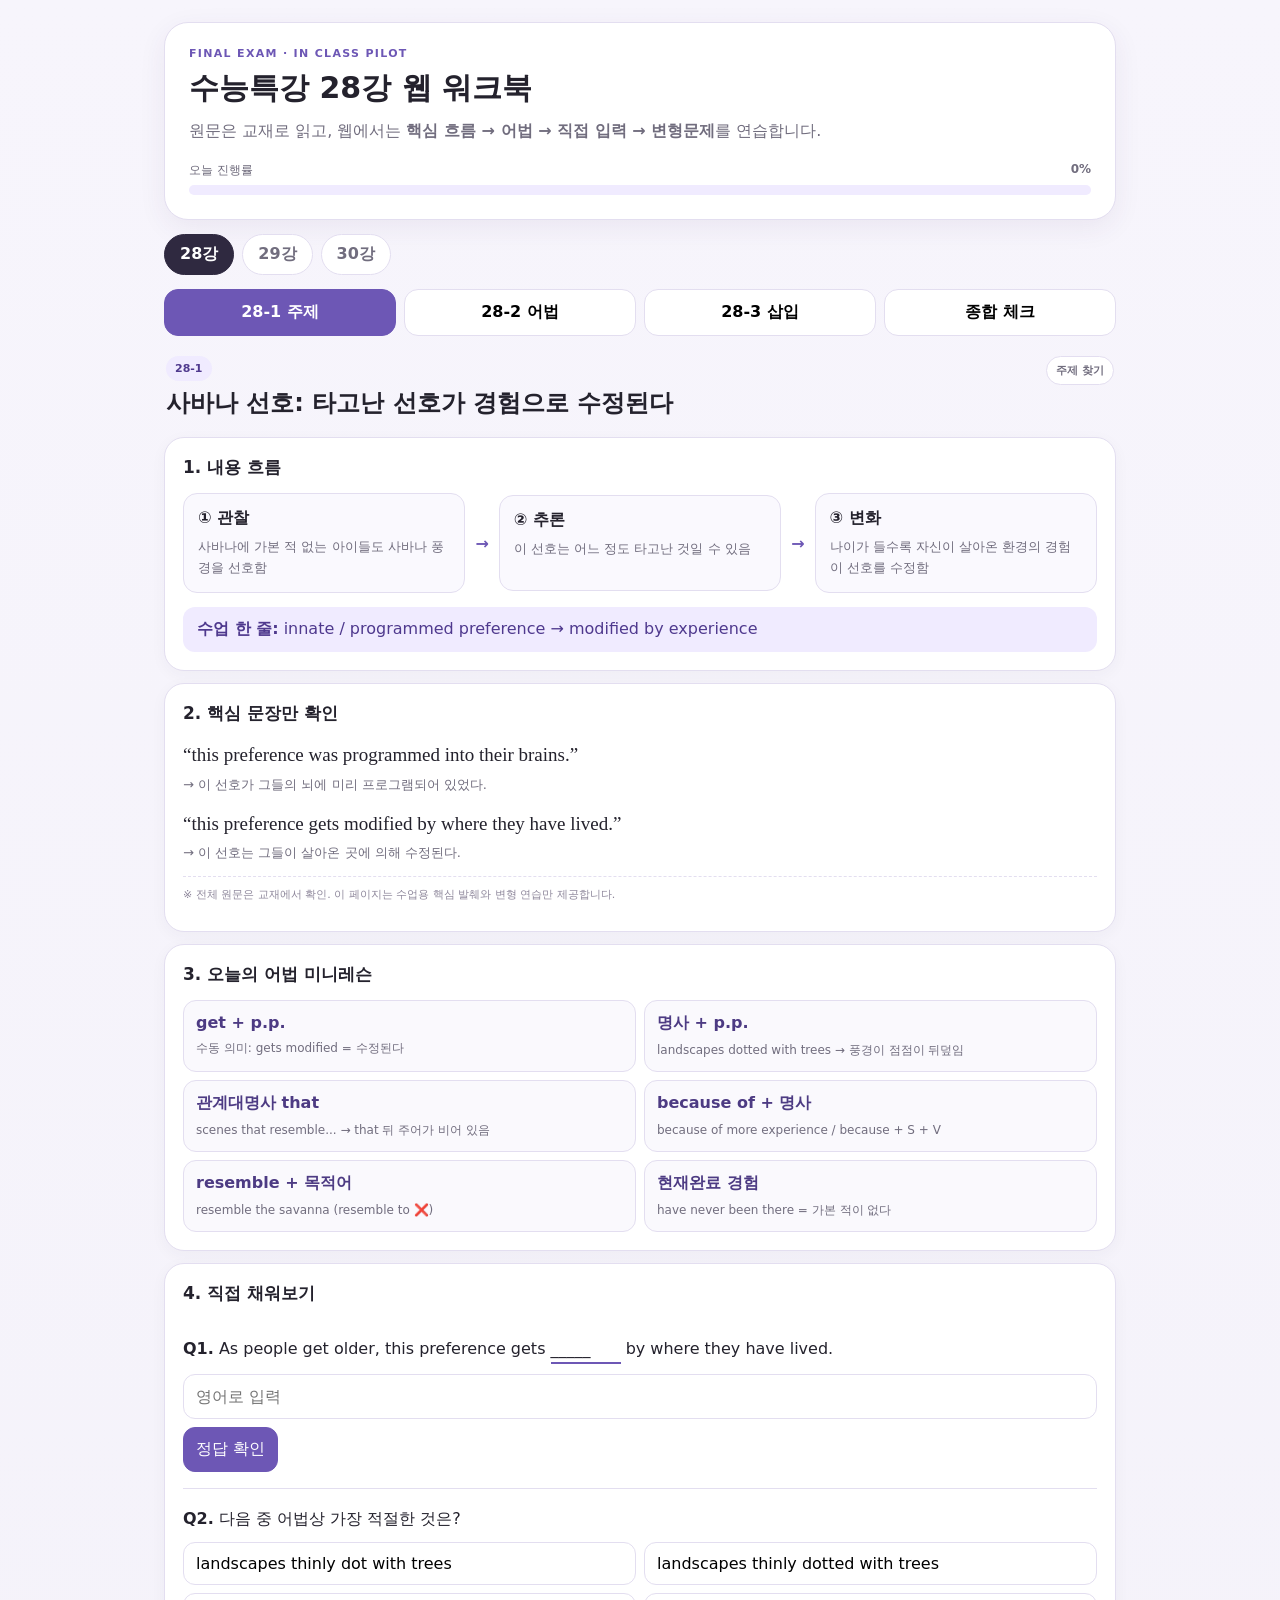
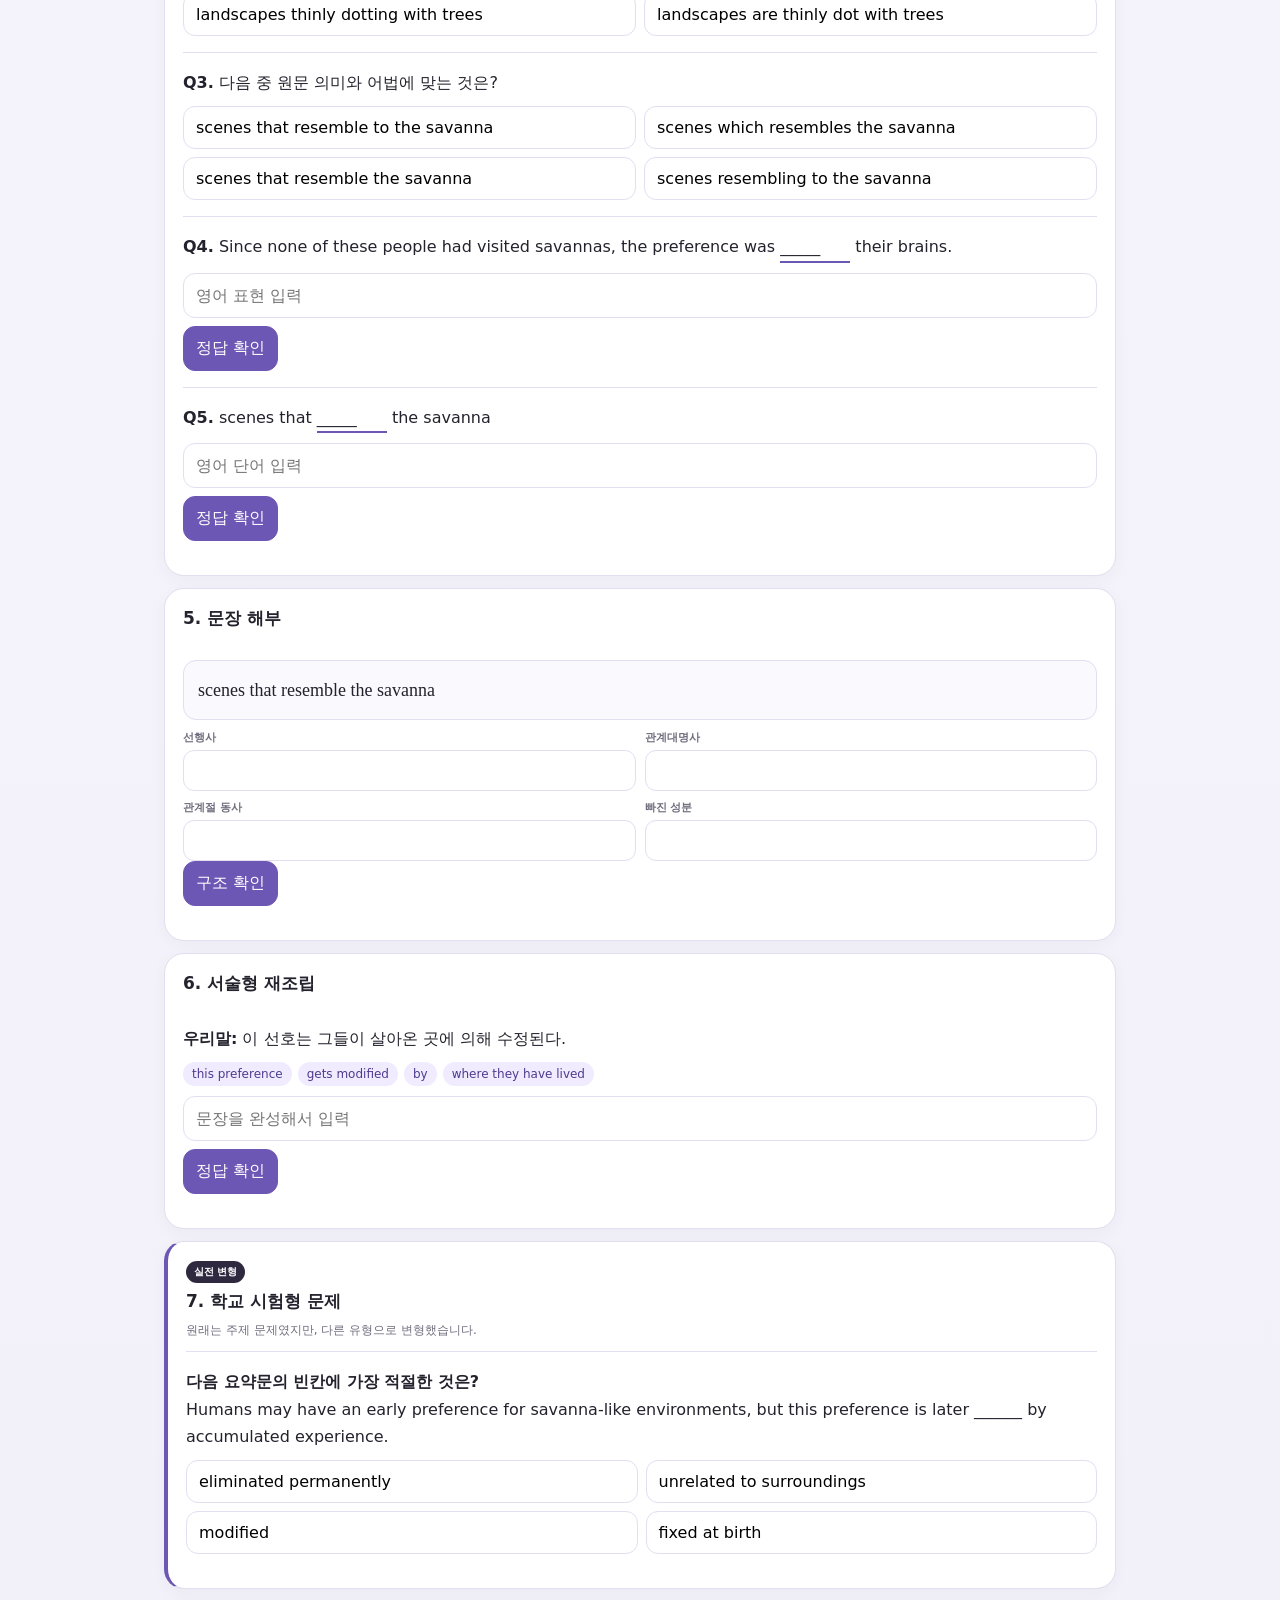
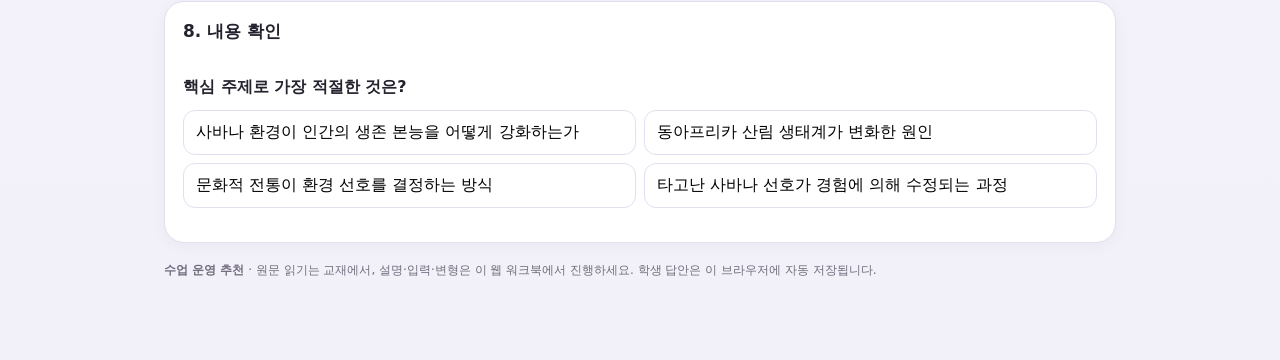
==== commit 44dedf78: "Add EBS 30 navigation" ====
--- a/index.html
+++ b/index.html
@@ -4,9 +4,9 @@
 <meta charset="utf-8">
 <meta name="viewport" content="width=device-width,initial-scale=1,viewport-fit=cover">
 <title>수능특강 28강 수업용 웹 워크북</title>
-<link rel="stylesheet" href="styles.css?v=4">
+<link rel="stylesheet" href="styles.css?v=6">
 </head>
-<body data-chapter="28" data-storage-key="28v3">
+<body data-chapter="28" data-storage-key="28v4">
 <div class="shell">
   <header class="hero">
     <div class="eyebrow">FINAL EXAM · IN CLASS PILOT</div>
@@ -21,6 +21,7 @@
   <div class="chapter-switch">
       <a class="chapter-link active" href="./">28강</a>
       <a class="chapter-link" href="29.html">29강</a>
+      <a class="chapter-link" href="30.html">30강</a>
     </div>
     <nav class="topnav" aria-label="수업 단원">
     <button data-target="p1" class="nav-btn active">28-1 주제</button>
@@ -268,11 +269,13 @@
           <div class="parts-grid">
             <div class="part-field"><label>주어 역할 덩어리</label><input class="part-input" data-label="주어" data-answer="Remembering that you intentionally thought of an image"></div>
             <div class="part-field"><label>본동사</label><input class="part-input" data-label="본동사" data-answer="helps"></div>
-            <div class="part-field"><label>help 뒤 동사</label><input class="part-input" data-label="동사" data-answer="distinguish"></div>
-            <div class="part-field"><label>구별 구조</label><input class="part-input" data-label="구조" data-answer="A from B"></div>
+            <div class="part-field"><label>구별하는 동사</label><input class="part-input" data-label="구별하는 동사" data-answer="distinguish"></div>
+            <div class="part-field"><label>A: 구별하려는 대상</label><input class="part-input" data-label="A" data-answer="it"></div>
+            <div class="part-field"><label>전치사</label><input class="part-input" data-label="전치사" data-answer="from"></div>
+            <div class="part-field"><label>B: 비교 대상</label><input class="part-input" data-label="B" data-answer="a perception"></div>
           </div>
           <button class="check-btn">구조 확인</button>
-          <div class="feedback" data-explain="동명사구 전체가 단수 주어이고 helps가 본동사입니다."></div>
+          <div class="feedback" data-explain="동명사구 전체가 단수 주어이고 helps가 본동사입니다. distinguish A from B에서 A=it, B=a perception입니다."></div>
         </div>
       </article>
 
@@ -402,13 +405,12 @@
         <div class="q" data-id="28-3-parts-1" data-type="parts">
           <p class="parts-sentence">how crucial calculus is for their future career success</p>
           <div class="parts-grid">
-            <div class="part-field"><label>의문사+형용사</label><input class="part-input" data-label="의문사" data-answer="how crucial"></div>
+            <div class="part-field"><label>의문사+형용사</label><input class="part-input" data-label="의문사+형용사" data-answer="how crucial"></div>
             <div class="part-field"><label>주어</label><input class="part-input" data-label="주어" data-answer="calculus"></div>
             <div class="part-field"><label>동사</label><input class="part-input" data-label="동사" data-answer="is"></div>
-            <div class="part-field"><label>어순 규칙</label><input class="part-input" data-label="어순" data-answer="의문사 + 주어 + 동사"></div>
           </div>
           <button class="check-btn">구조 확인</button>
-          <div class="feedback" data-explain="간접의문문에서는 의문문 도치 없이 주어+동사 어순을 유지합니다."></div>
+          <div class="feedback" data-explain="간접의문문에서는 how crucial 뒤에 주어 calculus, 동사 is가 이어집니다. 의문문처럼 is calculus로 도치하지 않습니다."></div>
         </div>
       </article>
 
@@ -550,6 +552,6 @@
     <b>수업 운영 추천</b> · 원문 읽기는 교재에서, 설명·입력·변형은 이 웹 워크북에서 진행하세요. 학생 답안은 이 브라우저에 자동 저장됩니다.
   </footer>
 </div>
-<script src="app.js?v=4"></script>
+<script src="app.js?v=6"></script>
 </body>
 </html>
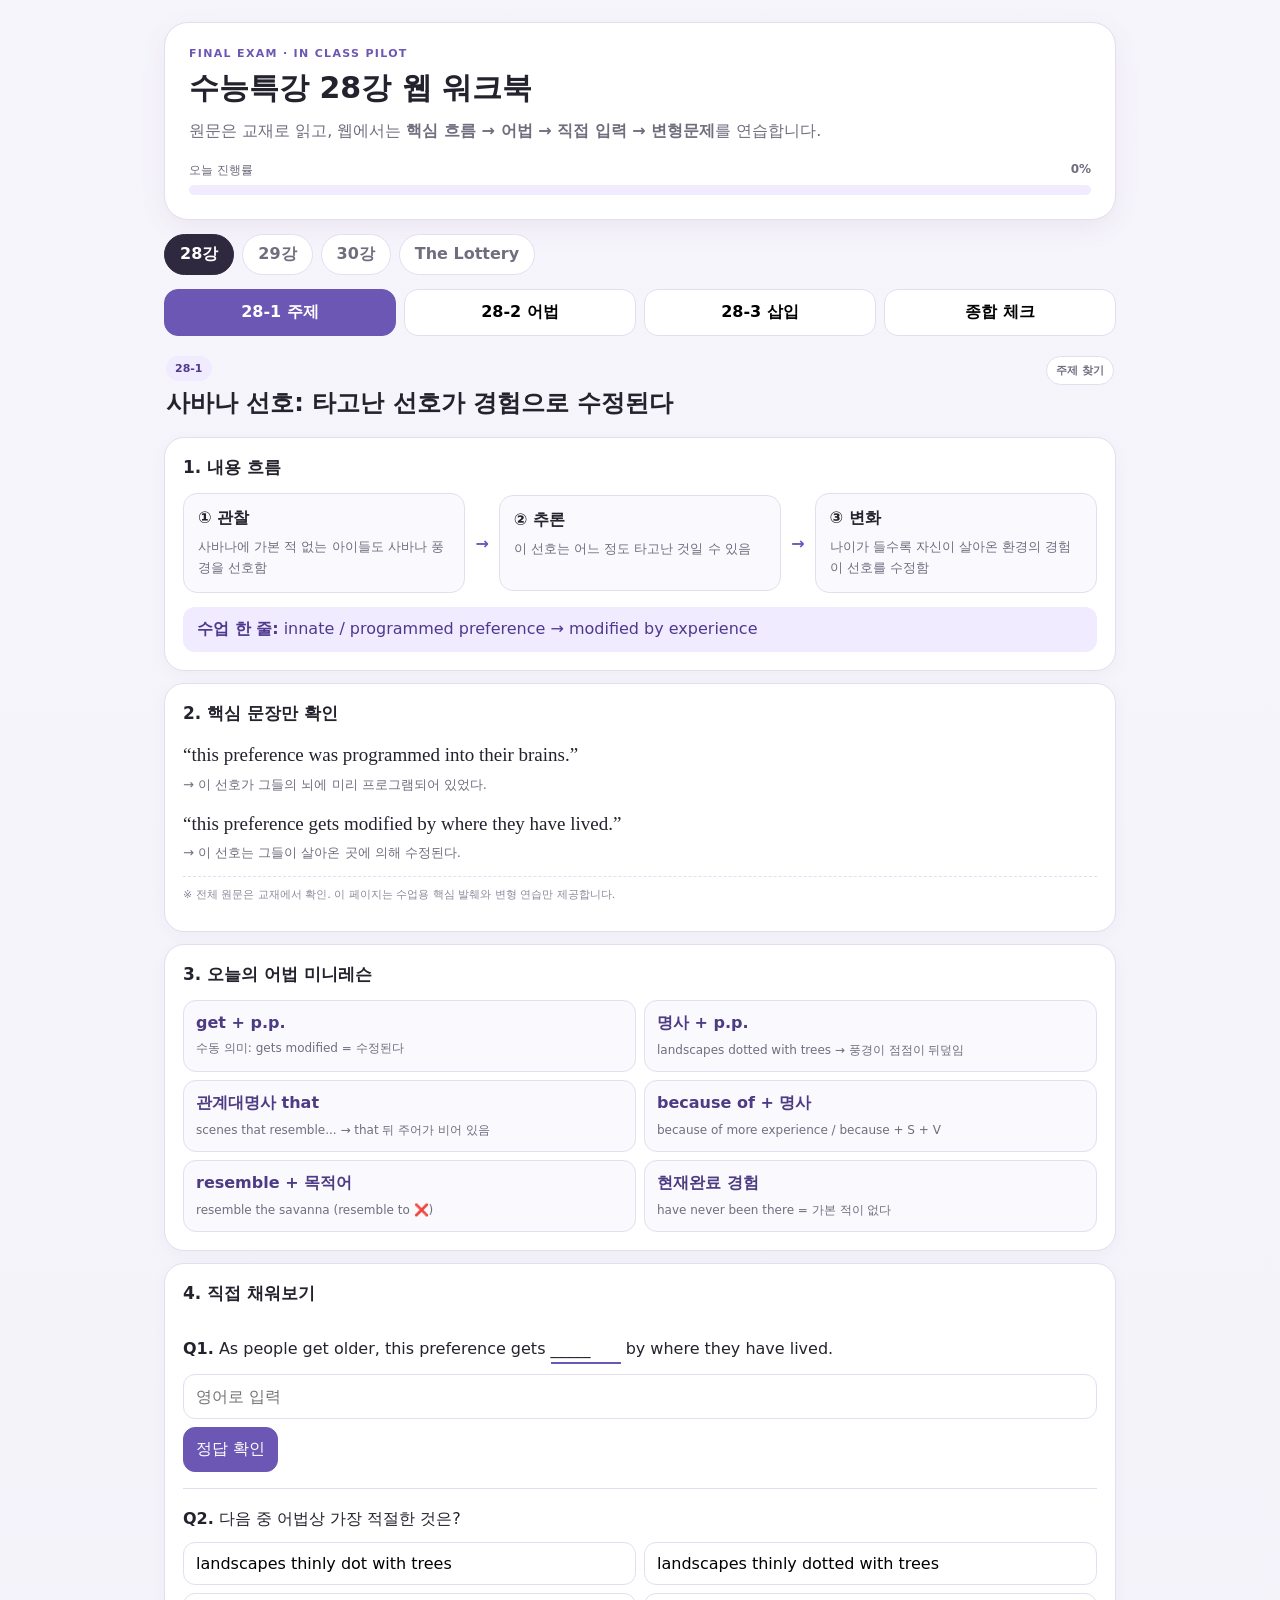
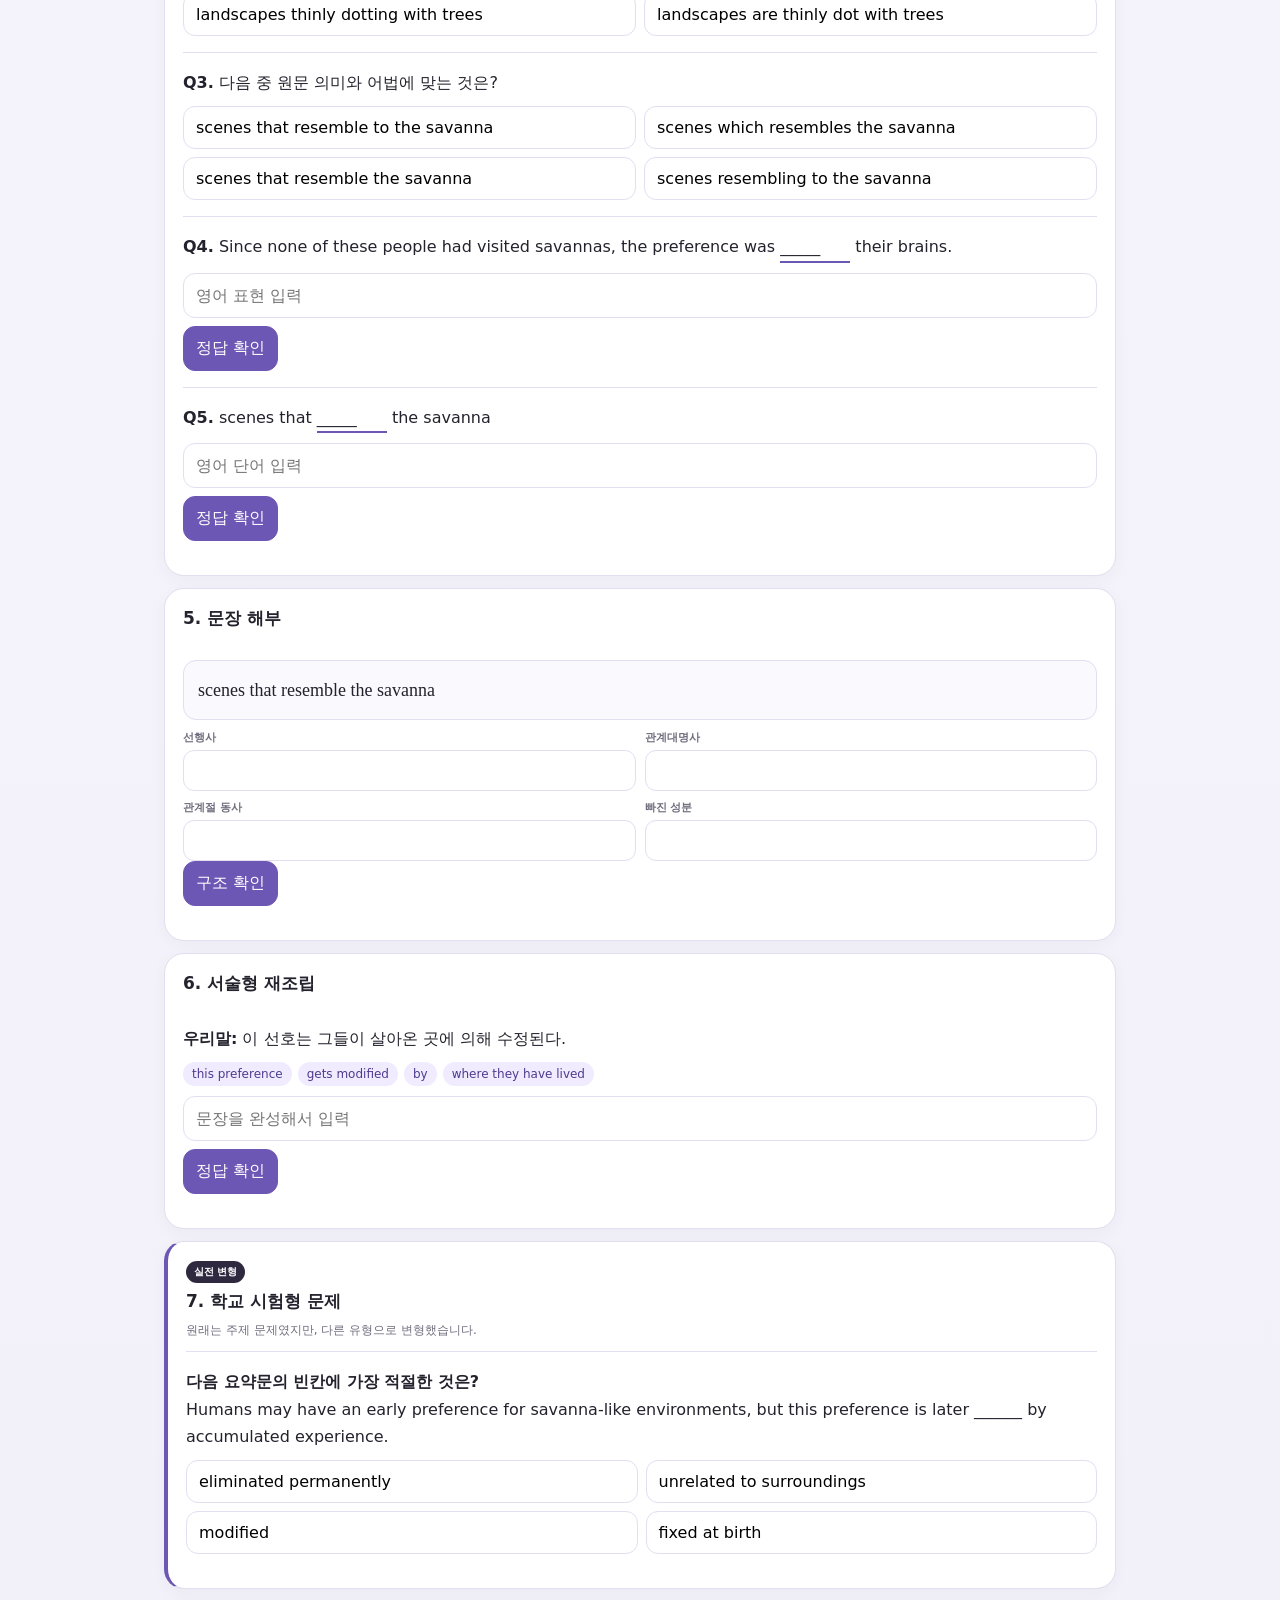
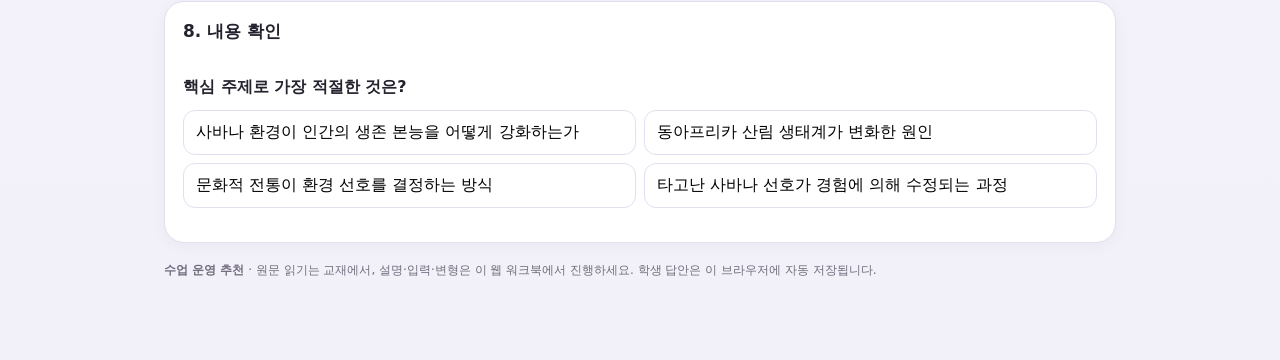
==== commit 3fb4819c: "Link The Lottery workbook" ====
--- a/index.html
+++ b/index.html
@@ -4,7 +4,7 @@
 <meta charset="utf-8">
 <meta name="viewport" content="width=device-width,initial-scale=1,viewport-fit=cover">
 <title>수능특강 28강 수업용 웹 워크북</title>
-<link rel="stylesheet" href="styles.css?v=6">
+<link rel="stylesheet" href="styles.css?v=7">
 </head>
 <body data-chapter="28" data-storage-key="28v4">
 <div class="shell">
@@ -22,6 +22,7 @@
       <a class="chapter-link active" href="./">28강</a>
       <a class="chapter-link" href="29.html">29강</a>
       <a class="chapter-link" href="30.html">30강</a>
+      <a class="chapter-link" href="lottery.html">The Lottery</a>
     </div>
     <nav class="topnav" aria-label="수업 단원">
     <button data-target="p1" class="nav-btn active">28-1 주제</button>
@@ -552,6 +553,6 @@
     <b>수업 운영 추천</b> · 원문 읽기는 교재에서, 설명·입력·변형은 이 웹 워크북에서 진행하세요. 학생 답안은 이 브라우저에 자동 저장됩니다.
   </footer>
 </div>
-<script src="app.js?v=6"></script>
+<script src="app.js?v=7"></script>
 </body>
 </html>
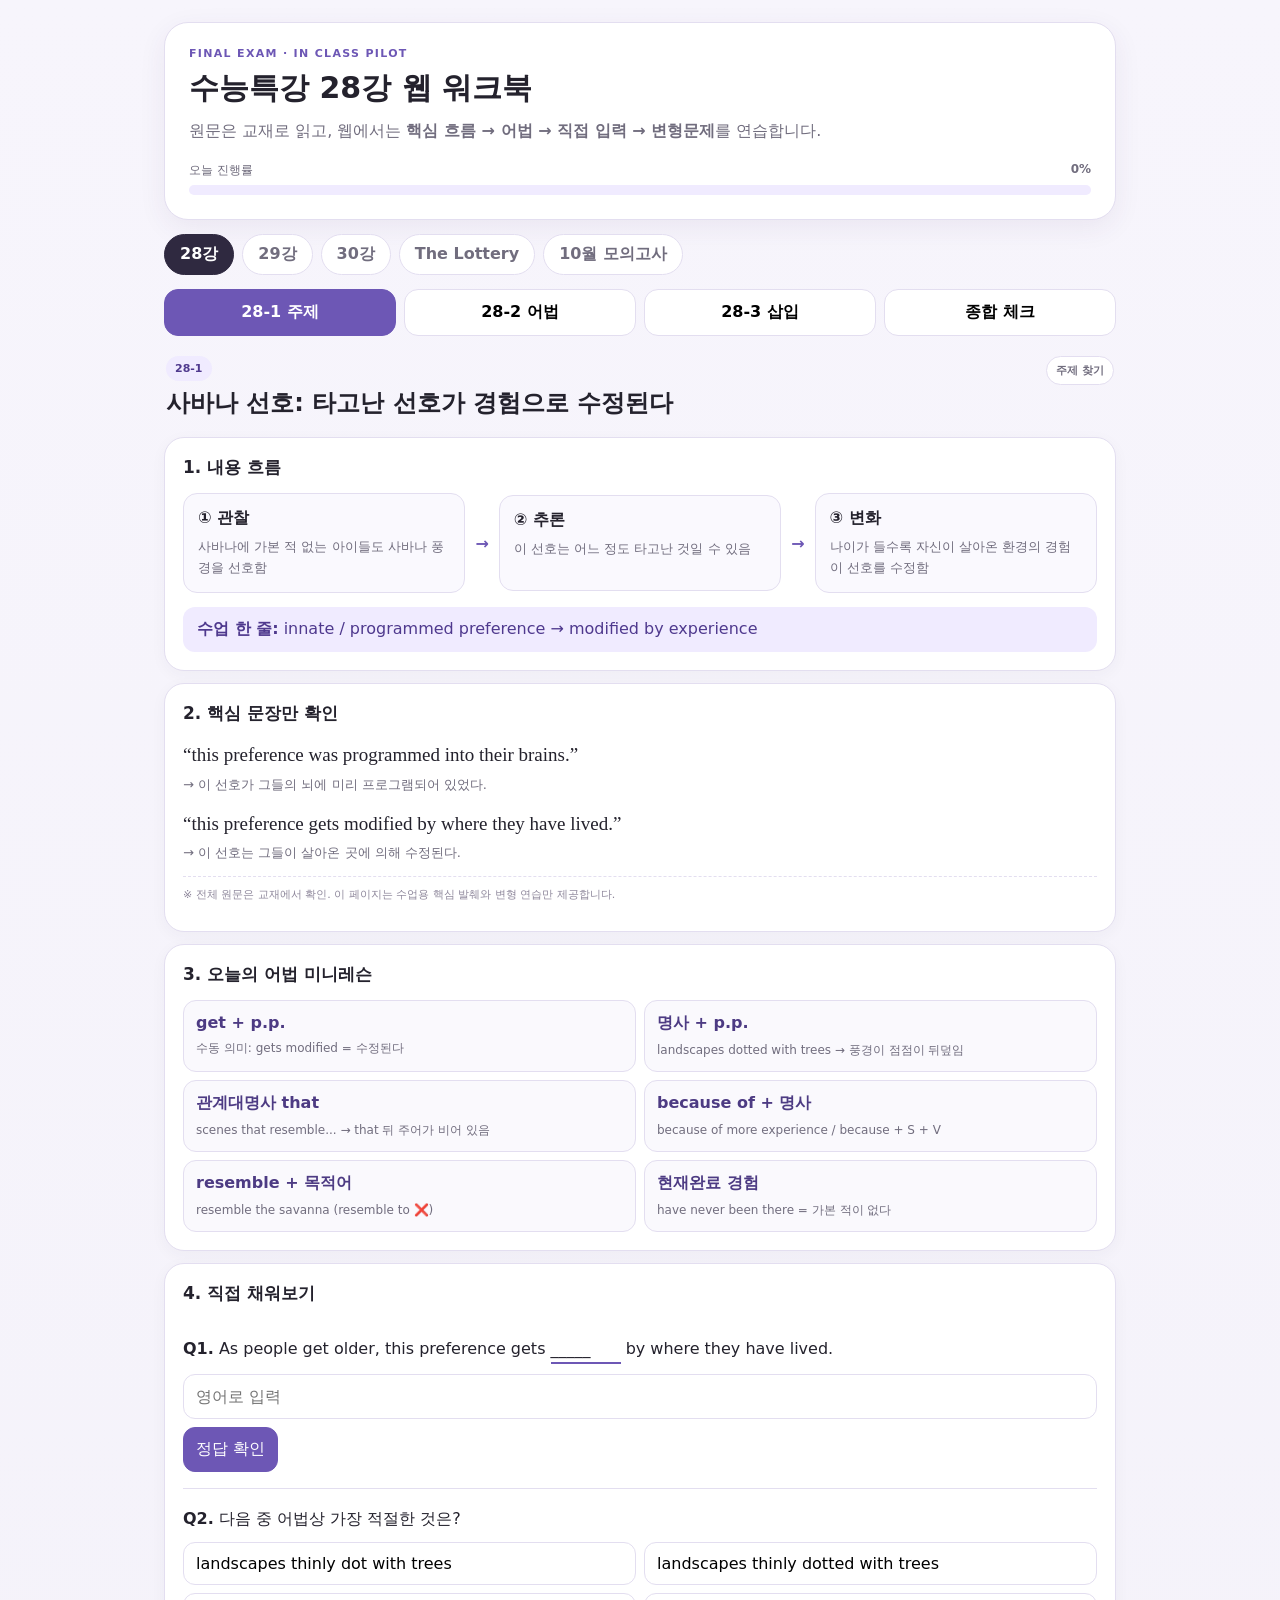
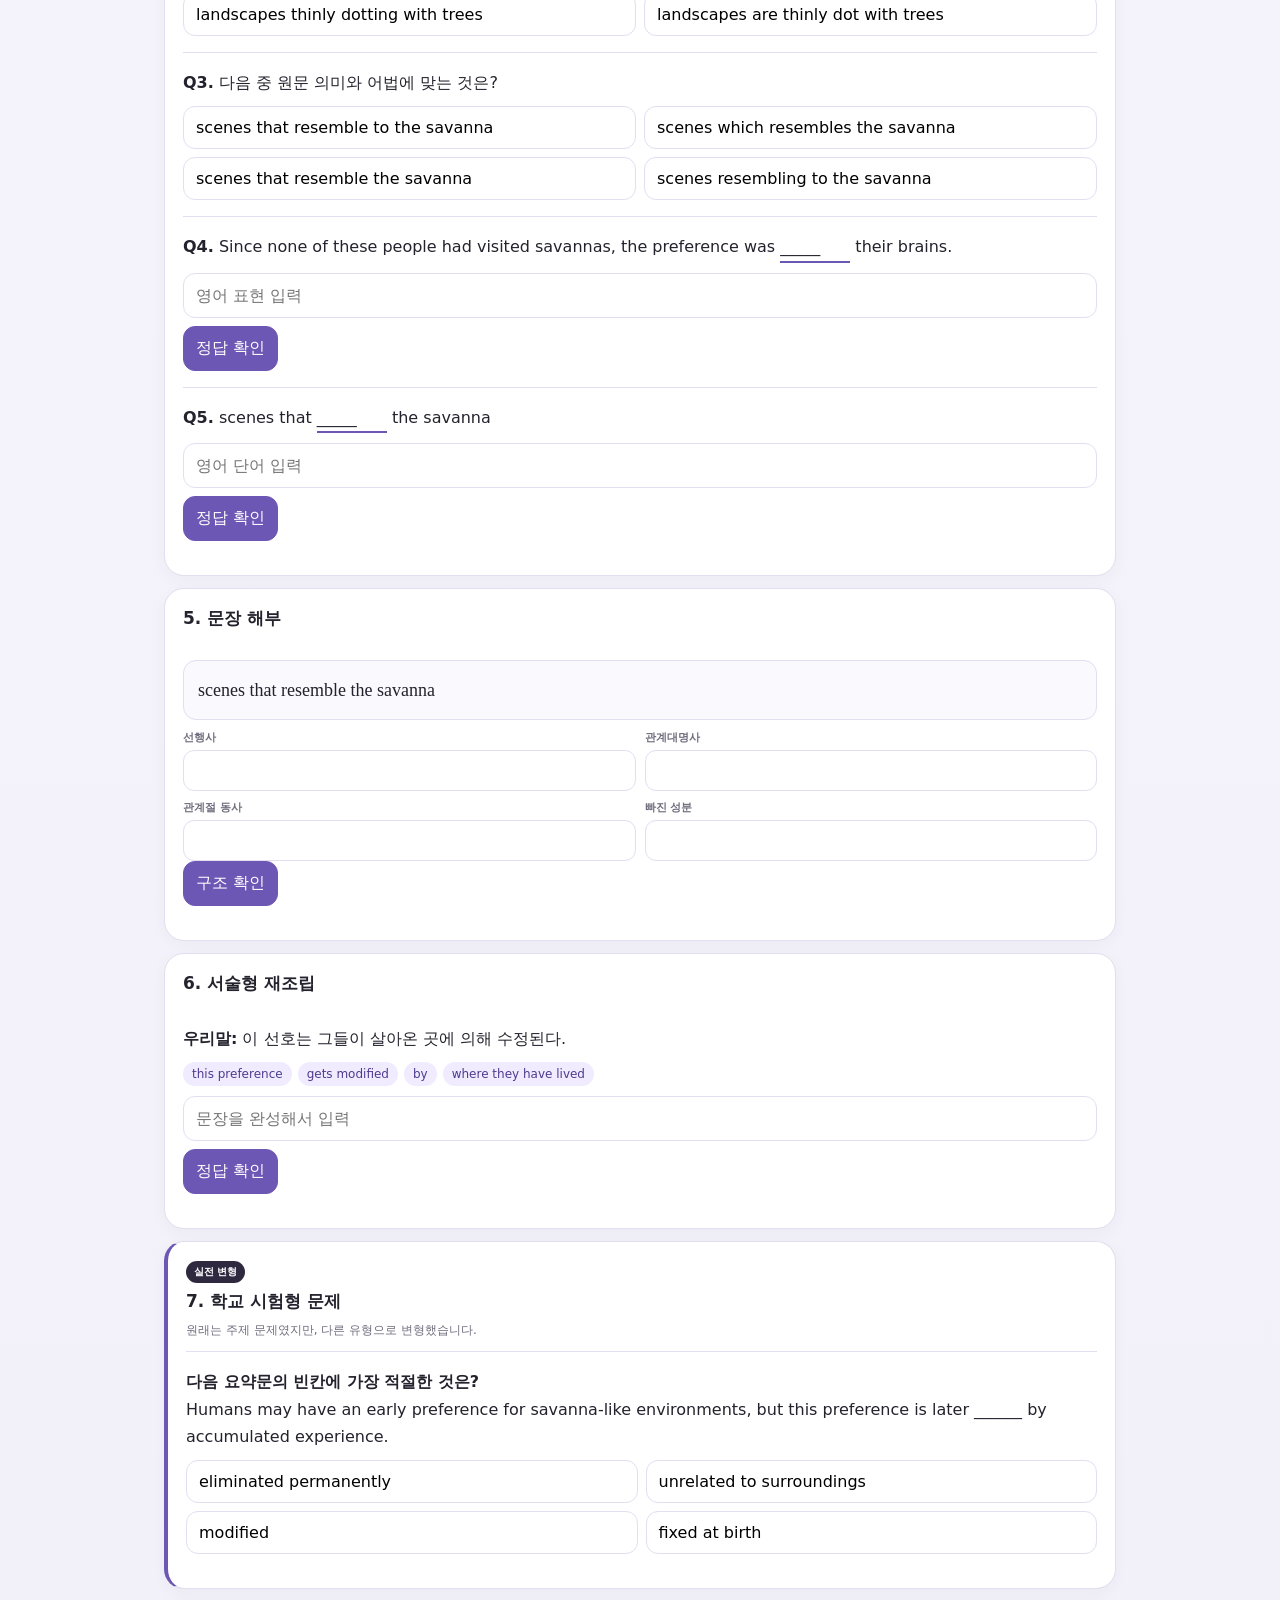
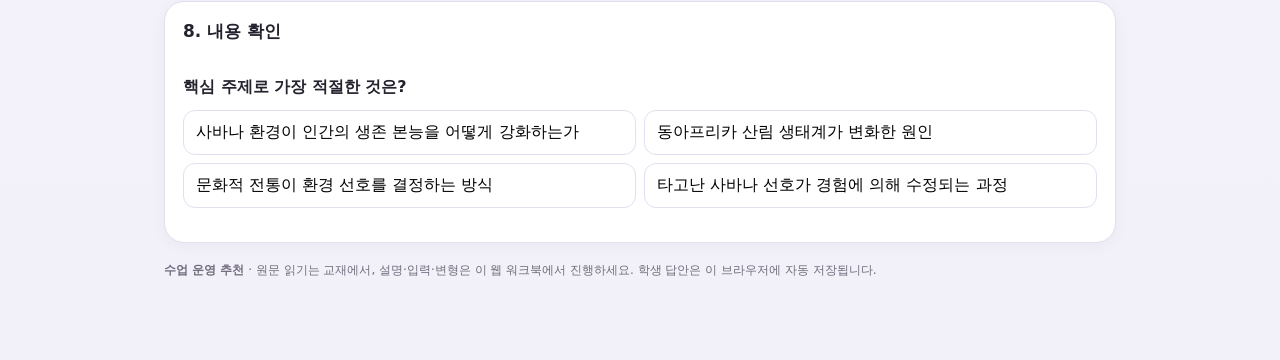
==== commit a75eb31d: "Link October mock workbook" ====
--- a/index.html
+++ b/index.html
@@ -4,7 +4,7 @@
 <meta charset="utf-8">
 <meta name="viewport" content="width=device-width,initial-scale=1,viewport-fit=cover">
 <title>수능특강 28강 수업용 웹 워크북</title>
-<link rel="stylesheet" href="styles.css?v=7">
+<link rel="stylesheet" href="styles.css?v=11">
 </head>
 <body data-chapter="28" data-storage-key="28v4">
 <div class="shell">
@@ -23,6 +23,7 @@
       <a class="chapter-link" href="29.html">29강</a>
       <a class="chapter-link" href="30.html">30강</a>
       <a class="chapter-link" href="lottery.html">The Lottery</a>
+      <a class="chapter-link" href="mock.html">10월 모의고사</a>
     </div>
     <nav class="topnav" aria-label="수업 단원">
     <button data-target="p1" class="nav-btn active">28-1 주제</button>
@@ -553,6 +554,6 @@
     <b>수업 운영 추천</b> · 원문 읽기는 교재에서, 설명·입력·변형은 이 웹 워크북에서 진행하세요. 학생 답안은 이 브라우저에 자동 저장됩니다.
   </footer>
 </div>
-<script src="app.js?v=7"></script>
+<script src="app.js?v=11"></script>
 </body>
 </html>
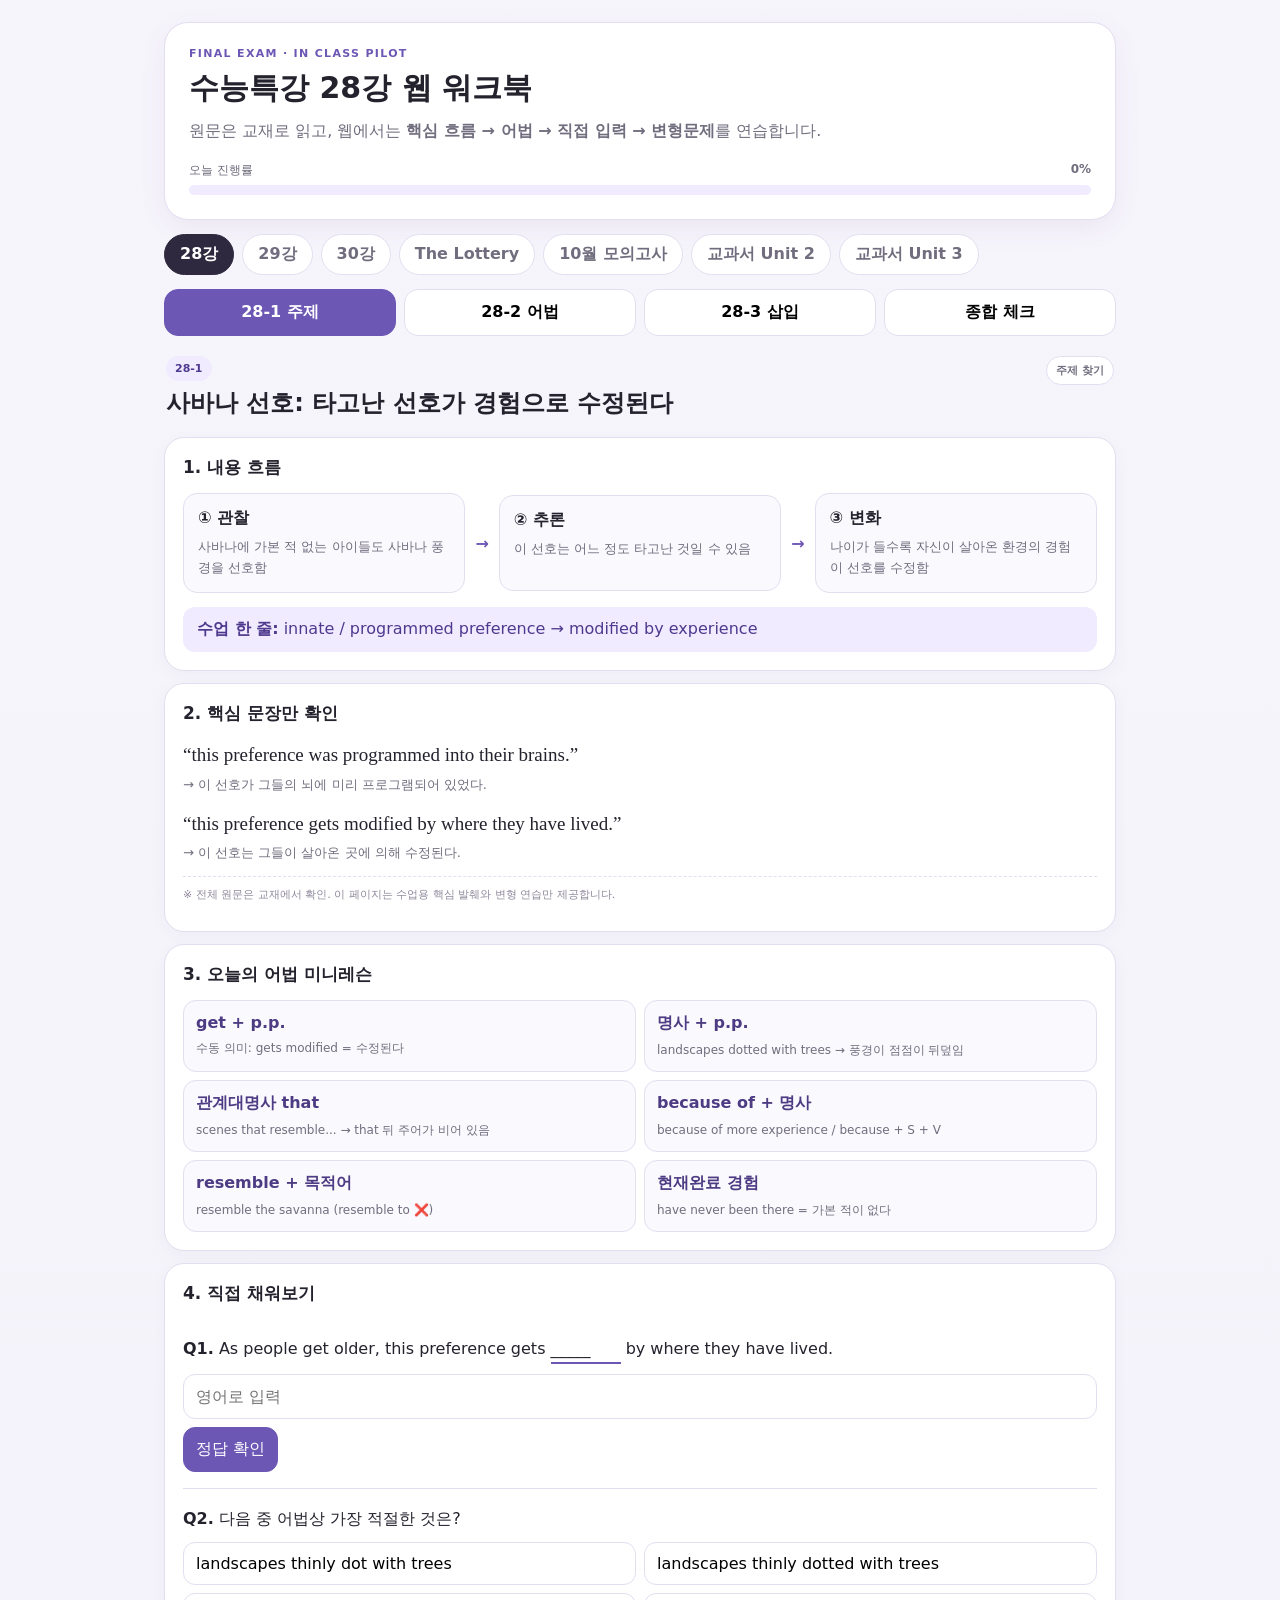
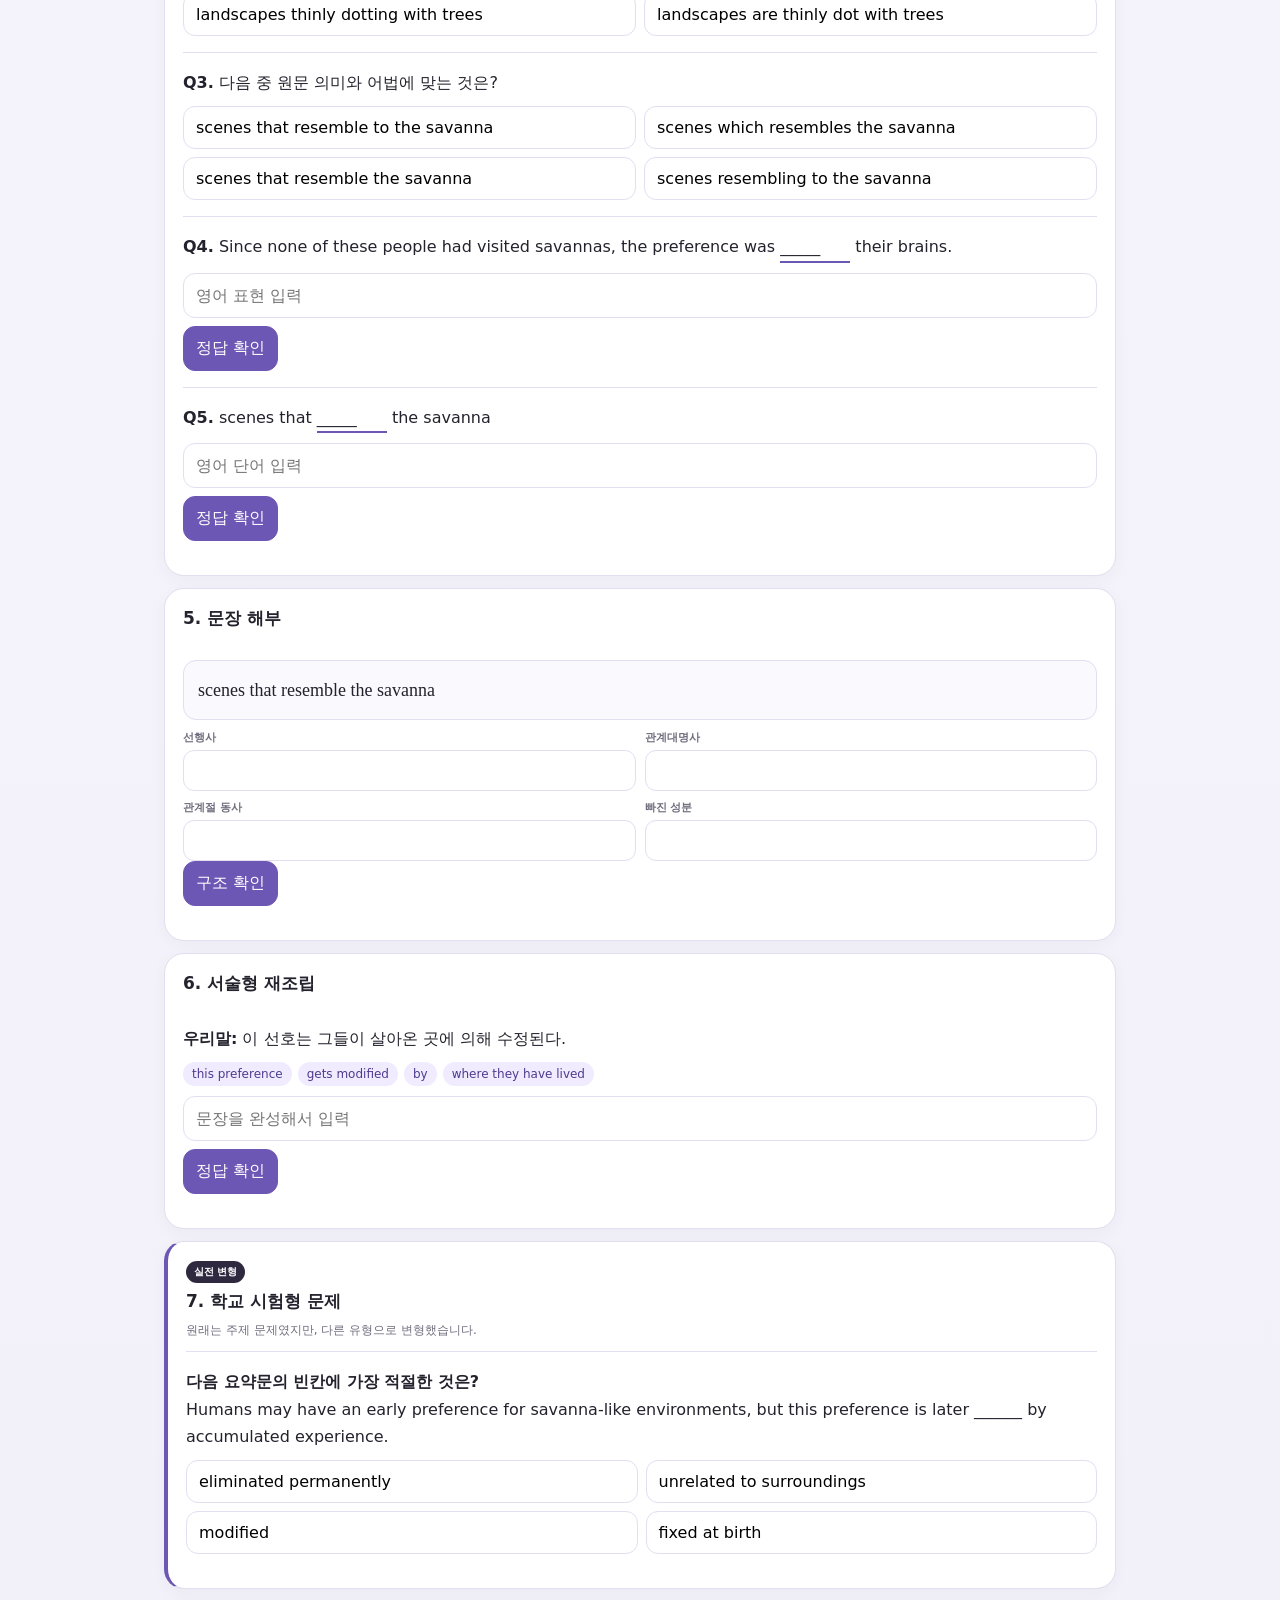
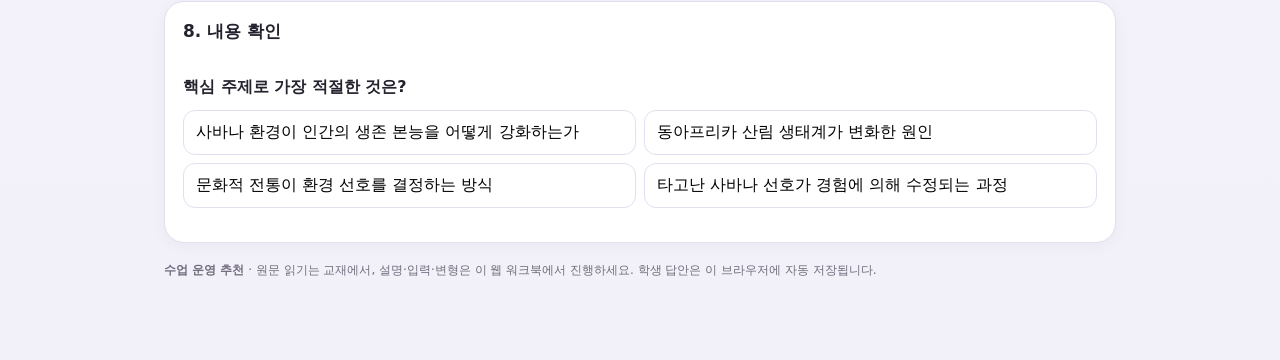
==== commit 36e6f15e: "Link textbook Unit 2 and Unit 3 workbooks" ====
--- a/index.html
+++ b/index.html
@@ -24,6 +24,8 @@
       <a class="chapter-link" href="30.html">30강</a>
       <a class="chapter-link" href="lottery.html">The Lottery</a>
       <a class="chapter-link" href="mock.html">10월 모의고사</a>
+      <a class="chapter-link" href="unit2.html">교과서 Unit 2</a>
+      <a class="chapter-link" href="unit3.html">교과서 Unit 3</a>
     </div>
     <nav class="topnav" aria-label="수업 단원">
     <button data-target="p1" class="nav-btn active">28-1 주제</button>
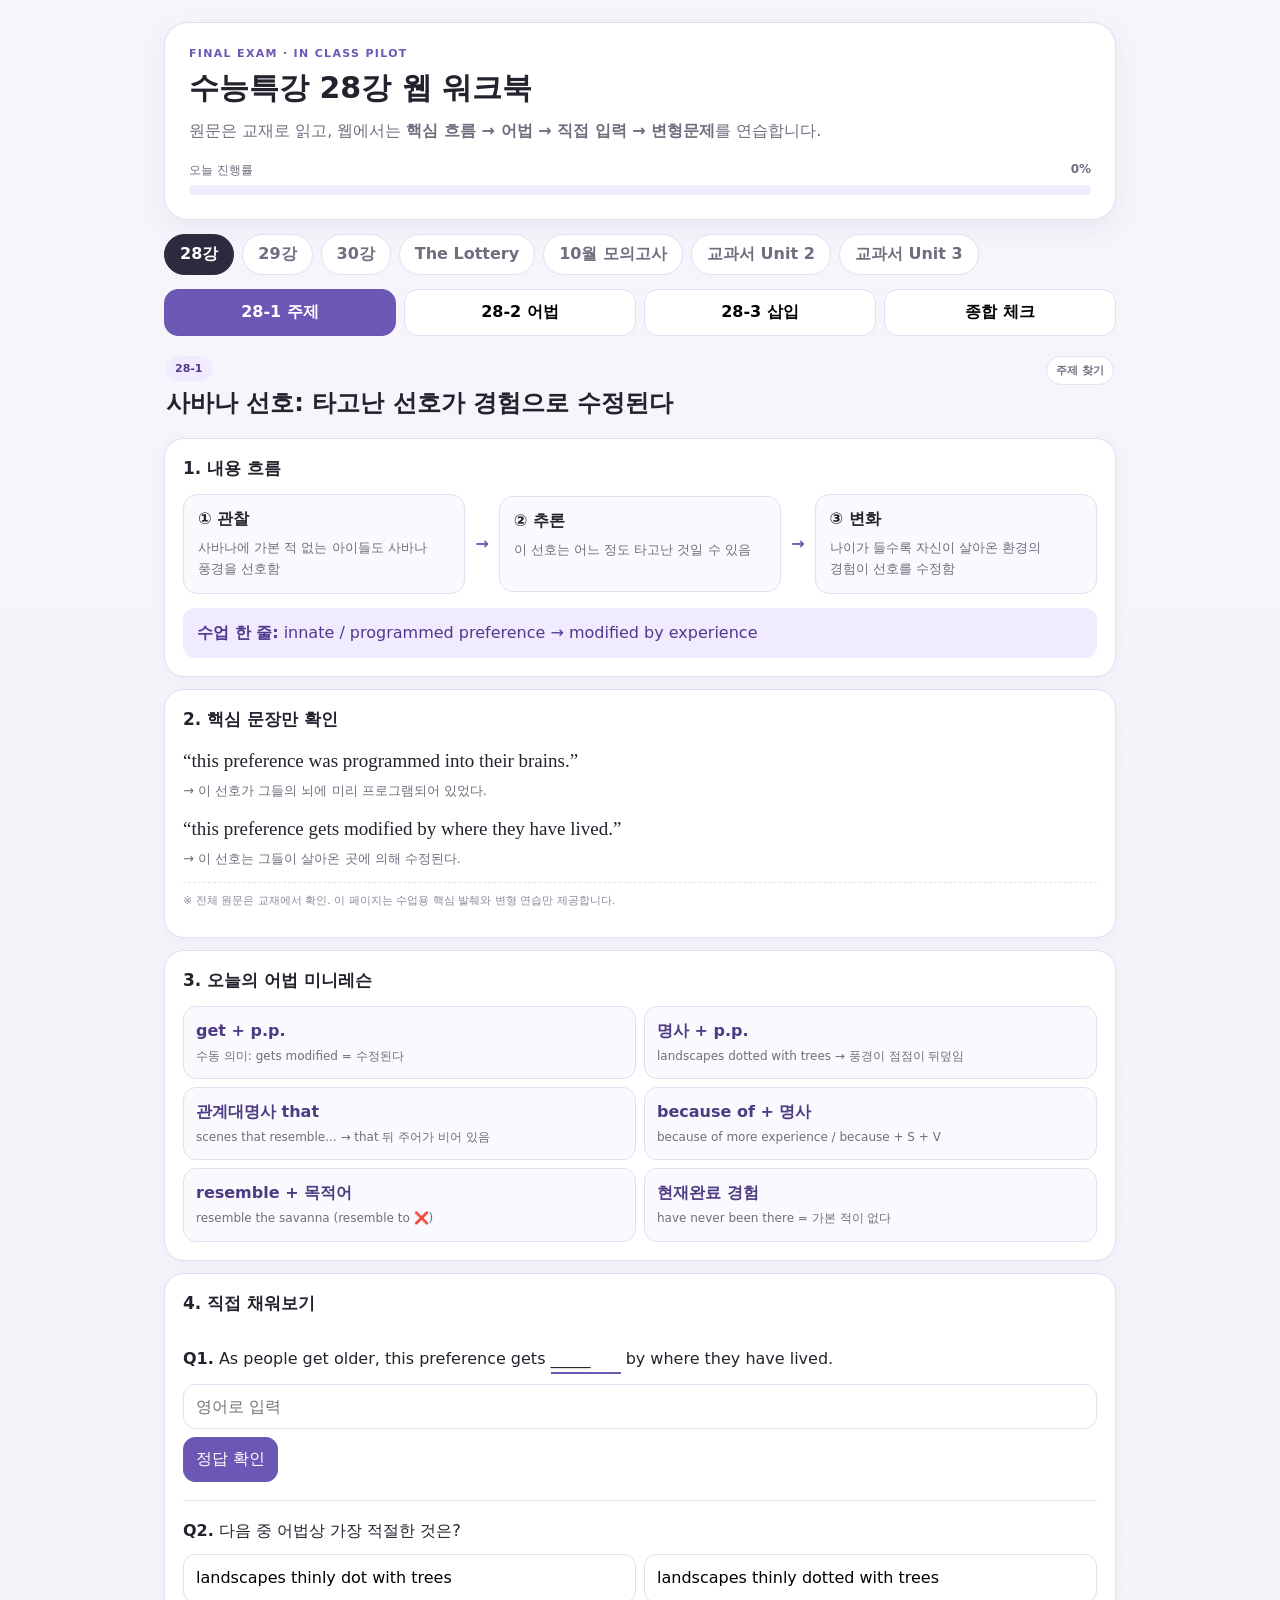
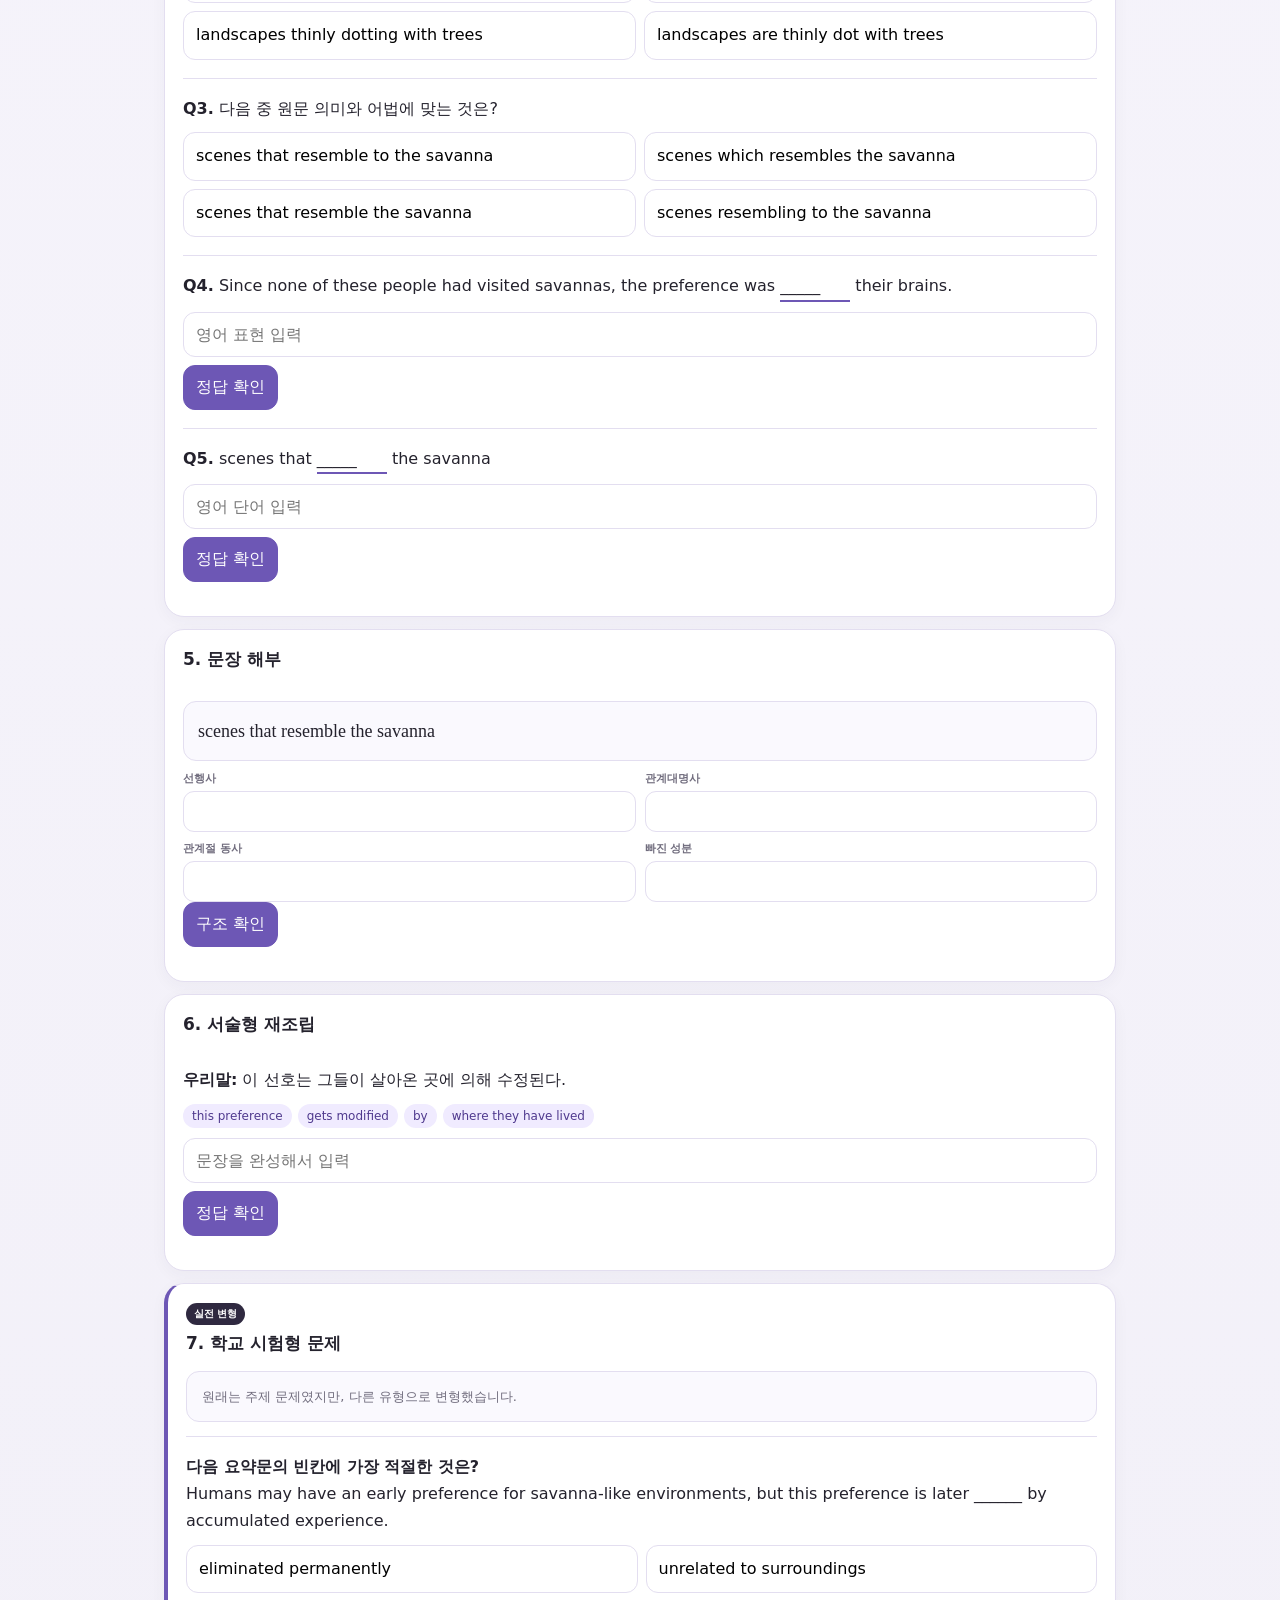
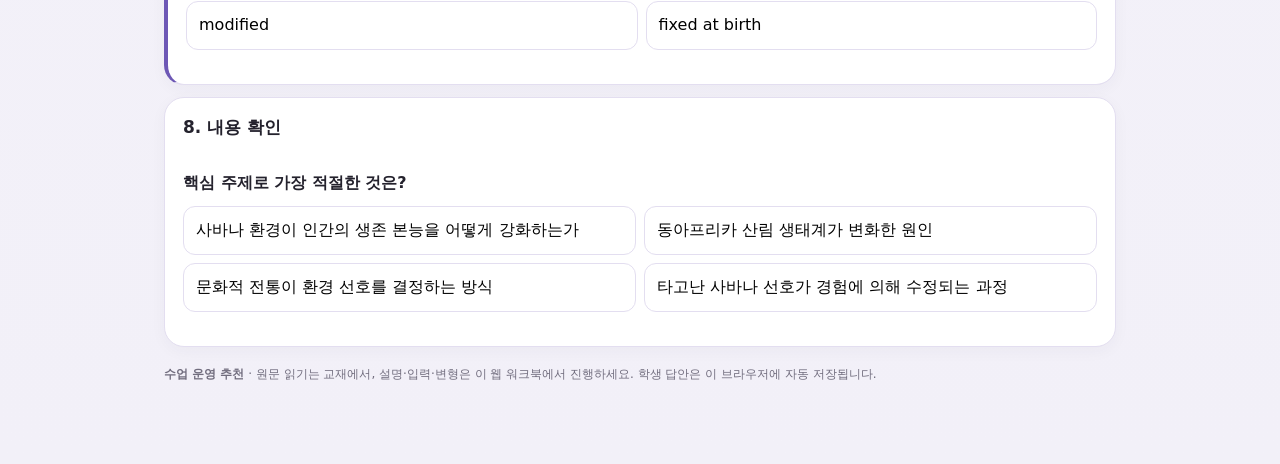
==== commit 1e463243: "Bump stylesheet after overlap fix" ====
--- a/index.html
+++ b/index.html
@@ -4,7 +4,7 @@
 <meta charset="utf-8">
 <meta name="viewport" content="width=device-width,initial-scale=1,viewport-fit=cover">
 <title>수능특강 28강 수업용 웹 워크북</title>
-<link rel="stylesheet" href="styles.css?v=11">
+<link rel="stylesheet" href="styles.css?v=15">
 </head>
 <body data-chapter="28" data-storage-key="28v4">
 <div class="shell">
--- a/styles.css
+++ b/styles.css
@@ -17,3 +17,60 @@
 .word-bank{display:flex;flex-wrap:wrap;gap:6px;margin:8px 0 10px}.word-bank span{background:var(--accent2);color:#4f398e;border-radius:999px;padding:5px 9px;font-size:12px}
 .exam-card{border-left:4px solid var(--accent)}.exam-label{display:inline-block;background:#2f2940;color:#fff;border-radius:999px;padding:4px 8px;font-size:10px;font-weight:800;margin-bottom:7px}.exam-note{font-size:12px;color:var(--muted);margin:-5px 0 12px}
 @media(max-width:700px){.parts-grid{grid-template-columns:1fr}}
+
+
+/* Layout hardening for dense workbook cards */
+.card > .section-head{margin:0 0 16px;align-items:flex-start}
+.card > .exam-label + .section-head{margin-top:4px}
+.section-head > div{min-width:0}
+.section-head h2,.section-head h3{line-height:1.35;overflow-wrap:anywhere;word-break:keep-all}
+.type-pill{flex:0 0 auto;white-space:nowrap}
+
+.flow>*{min-width:0}
+.flow div{height:auto;overflow:visible}
+.flow span,.teacher-note,.q p,.feedback,.grammar b,.grammar span,.choices button{
+  overflow-wrap:anywhere;
+  word-break:keep-all;
+}
+.teacher-note{line-height:1.65}
+
+.grammar-grid{margin:14px 0 0;align-items:stretch}
+.grammar{min-width:0;height:auto;line-height:1.45}
+.grammar b{line-height:1.45}
+.grammar span{display:block;line-height:1.6}
+
+.exam-note{
+  font-size:13px;
+  color:var(--muted);
+  margin:16px 0 14px;
+  padding:14px 15px;
+  background:#faf9fe;
+  border:1px solid var(--line);
+  border-radius:13px;
+  line-height:1.65;
+}
+.exam-note b{display:block;color:#4d3b83;margin-bottom:7px}
+.exam-note .excerpt{
+  font-size:16px;
+  line-height:1.75;
+  margin:8px 0 0;
+  overflow-wrap:anywhere;
+  word-break:normal;
+}
+
+.q{clear:both;min-width:0}
+.q + .q{margin-top:2px}
+.choices>*{min-width:0}
+.choices button{white-space:normal;line-height:1.55;min-height:48px}
+.answer-input,.part-input{min-width:0}
+
+@media(max-width:700px){
+  .card{padding:16px}
+  .card > .section-head{gap:8px;align-items:flex-start}
+  .section-head{flex-wrap:wrap}
+  .type-pill{margin-top:2px}
+  .grammar-grid{gap:10px}
+  .exam-note{margin-top:14px;padding:13px}
+  .exam-note .excerpt{font-size:15px;line-height:1.72}
+  .choices button{min-height:0}
+}
